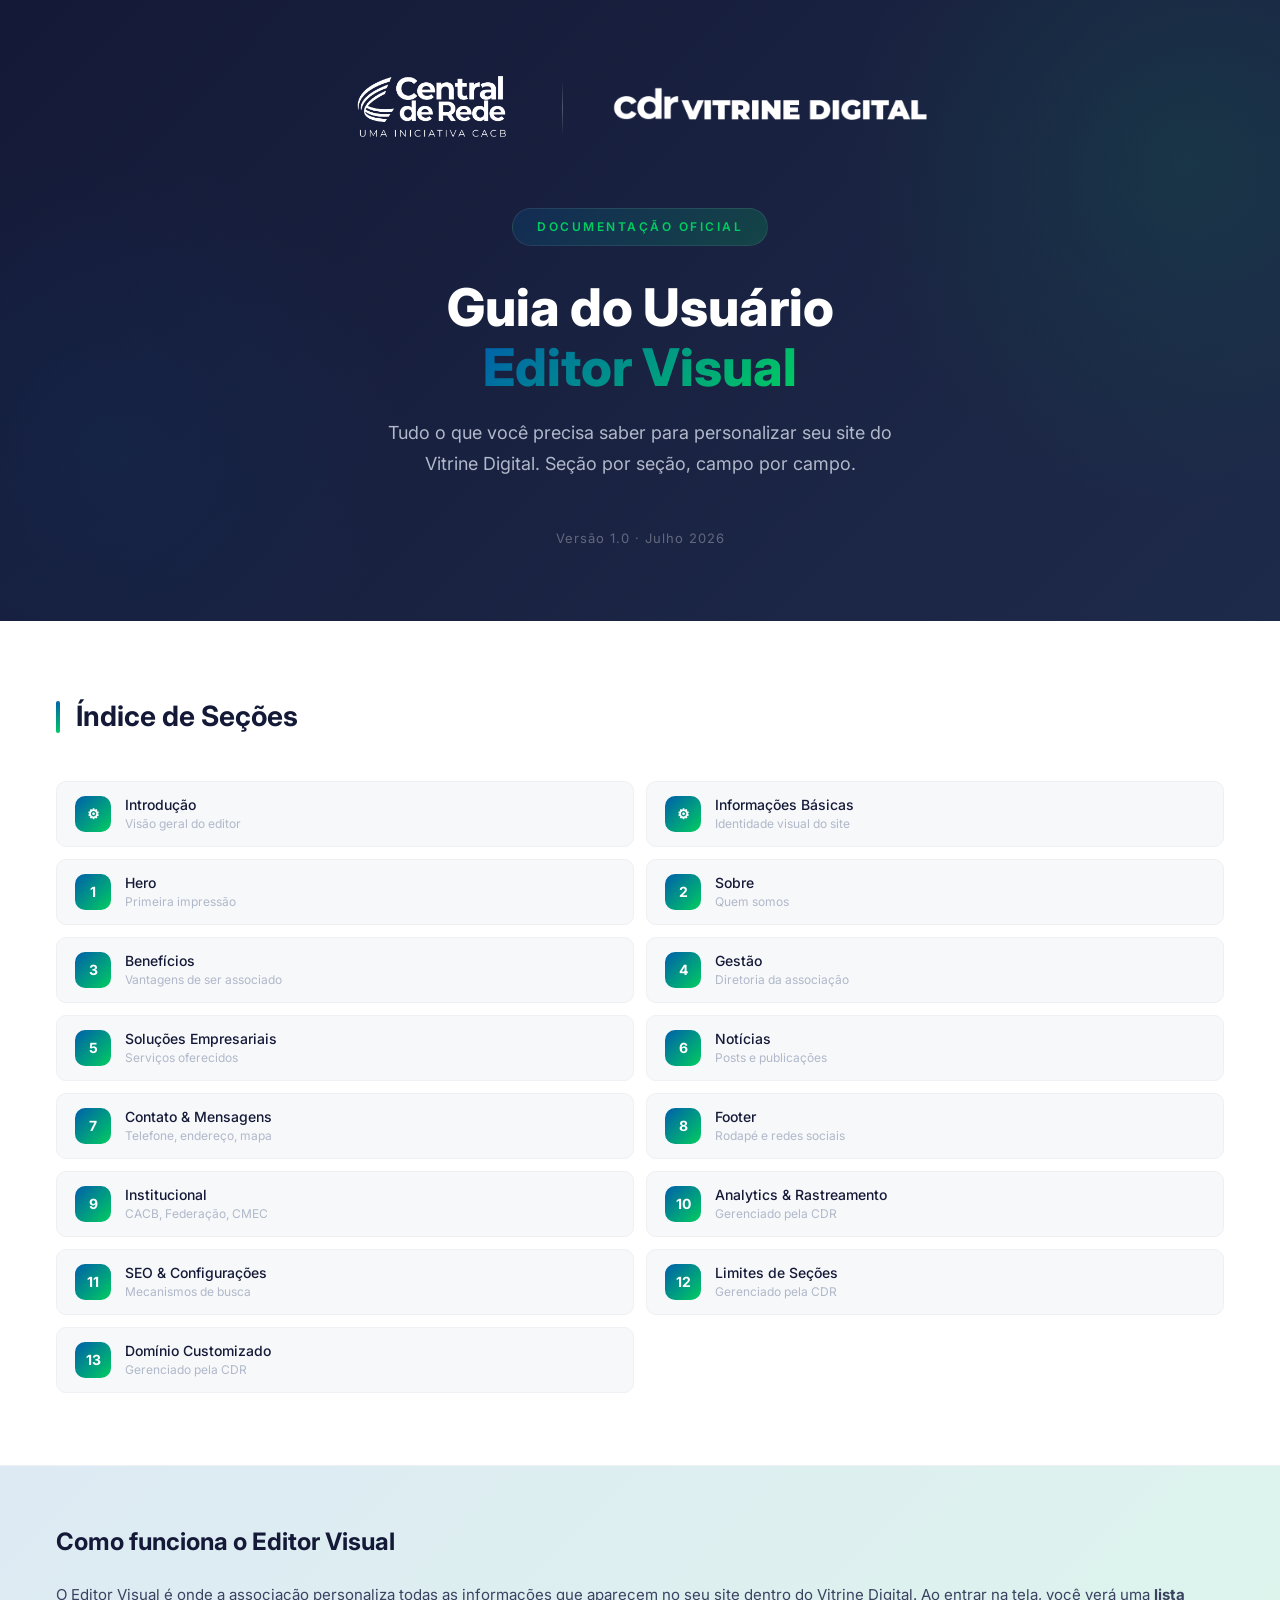
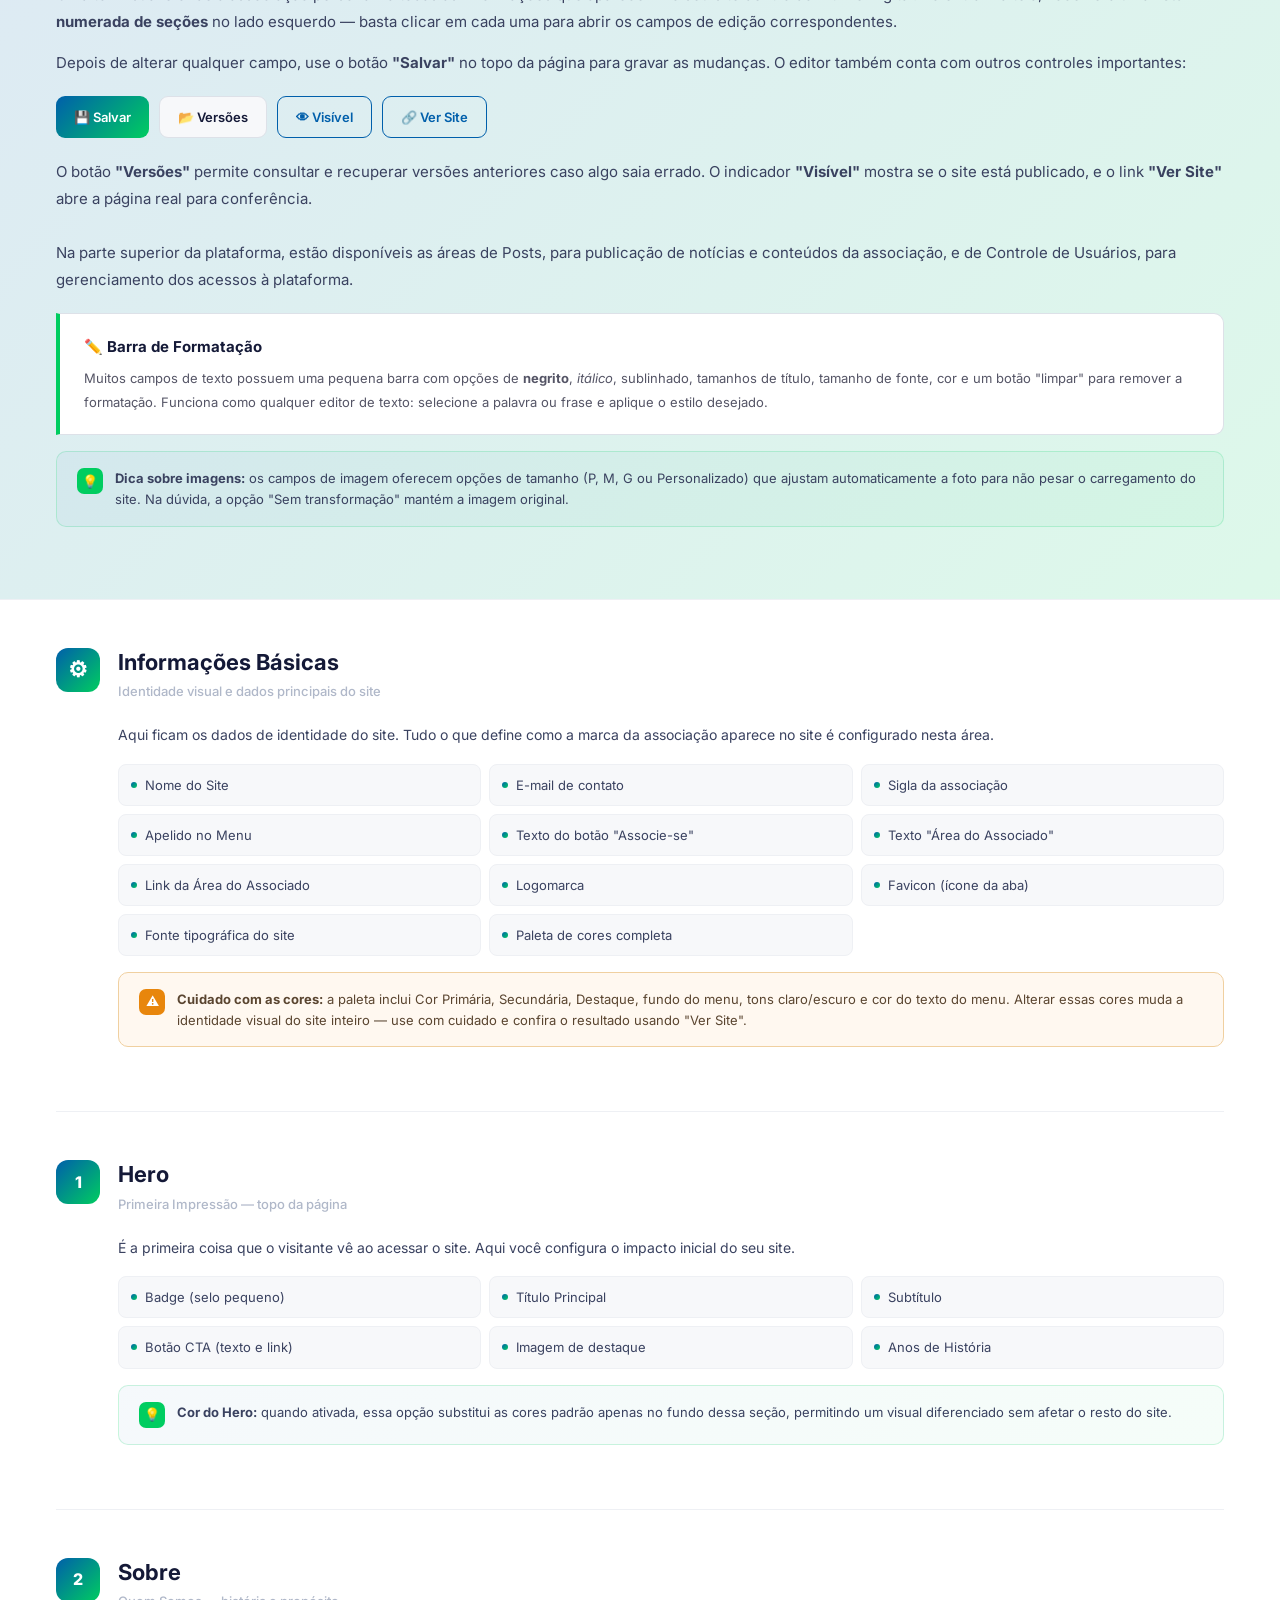
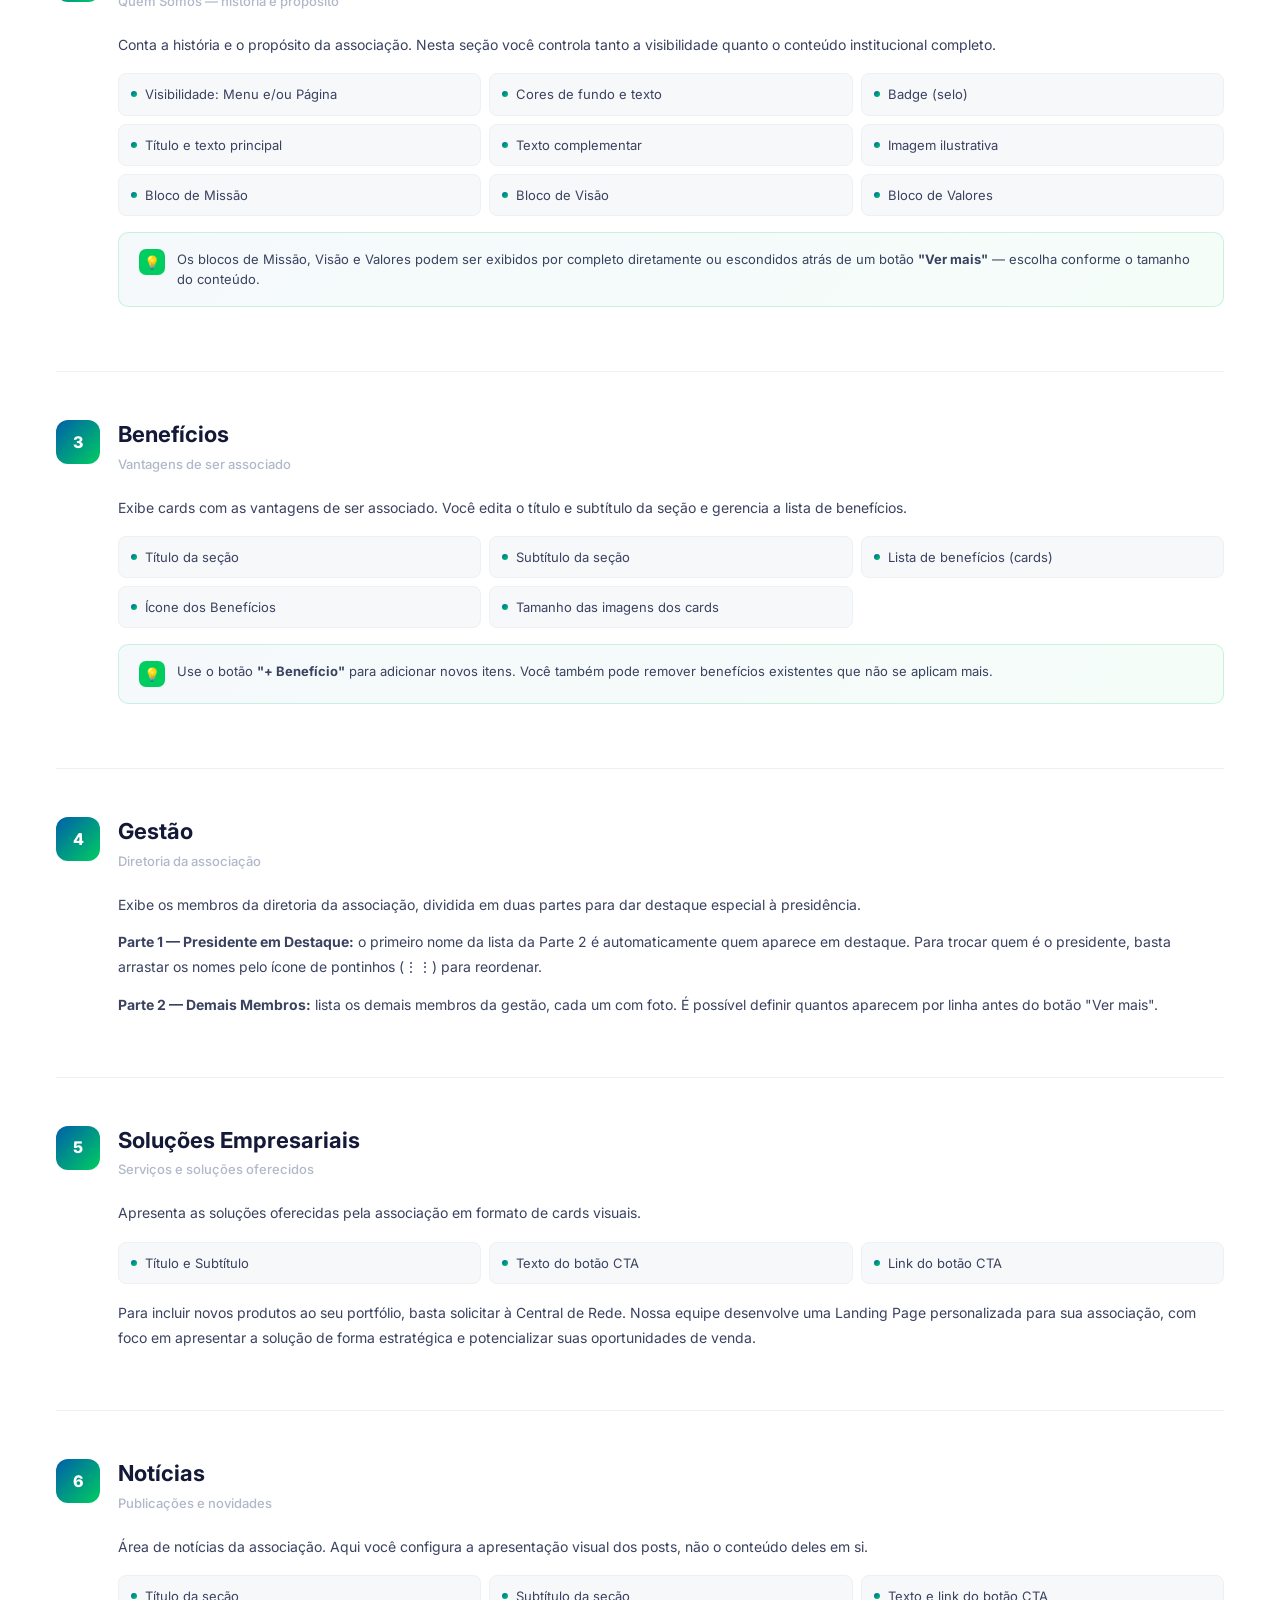
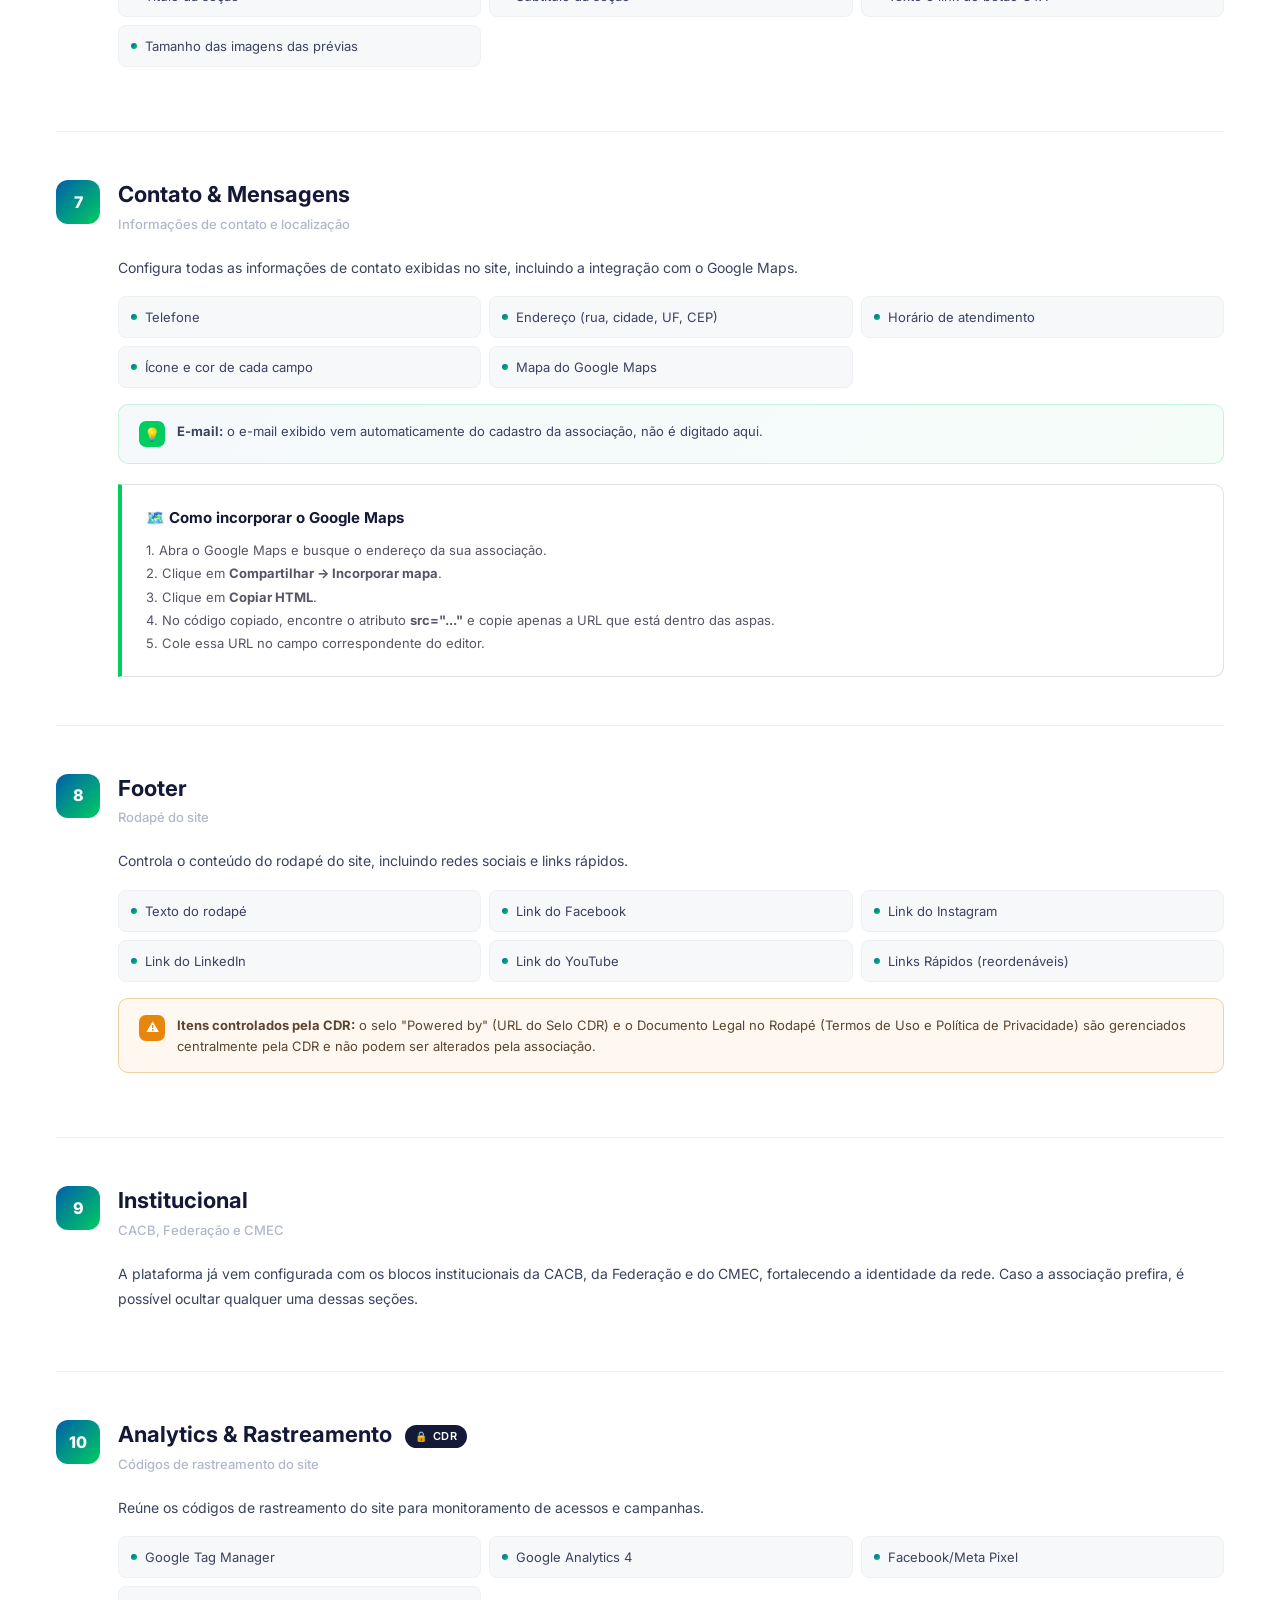
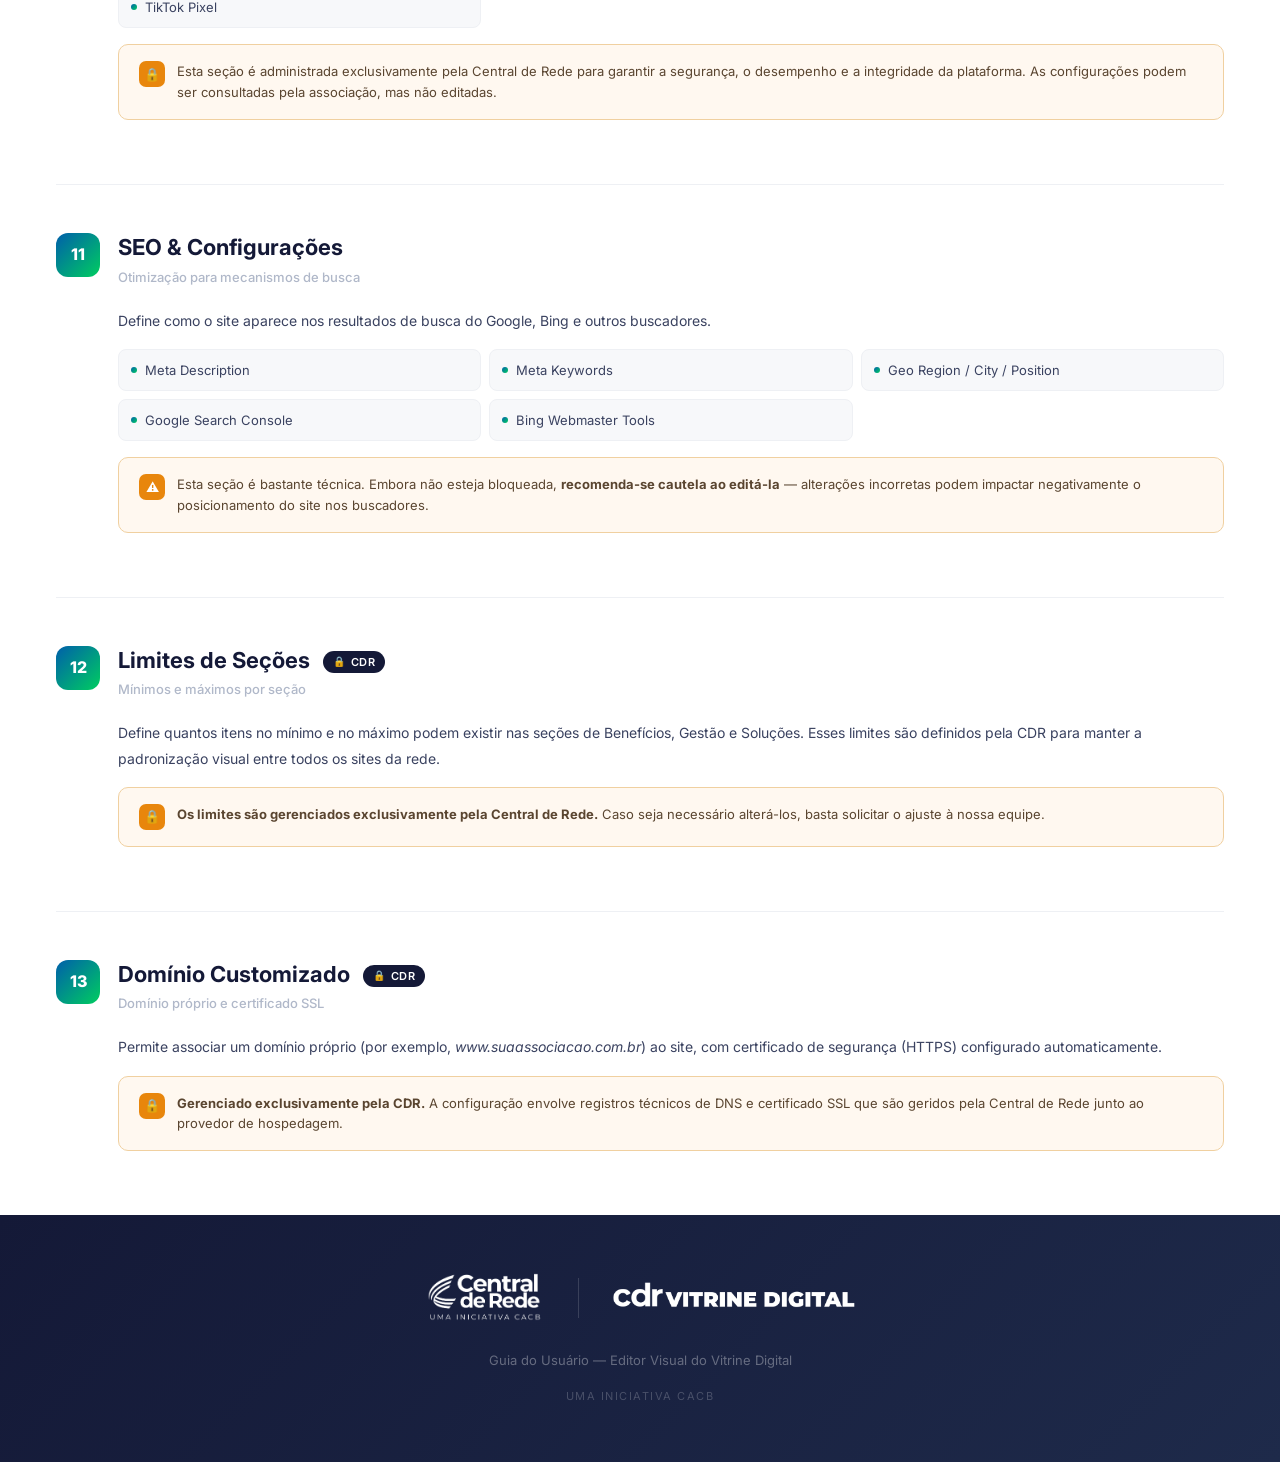
==== guiadousuario/index.html @ 7242e66a "Add files via upload" ====
<!DOCTYPE html>
<html lang="pt-BR">
<head>
  <meta charset="UTF-8">
  <meta name="viewport" content="width=device-width, initial-scale=1.0">
  <title>Guia do Usuário — Editor Visual do Vitrine Digital</title>
  <link rel="preconnect" href="https://fonts.googleapis.com">
  <link href="https://fonts.googleapis.com/css2?family=Inter:wght@300;400;500;600;700;800;900&display=swap" rel="stylesheet">
  <link rel="stylesheet" href="style.css">
</head>
<body>

  <!-- CAPA -->
  <div class="cover">
    <div class="cover-logos">
      <img src="logo-central-de-rede.png" alt="Central de Rede" class="logo-cdr-img">
      <div class="logo-divider"></div>
      <img src="logo-vitrine-digital.png" alt="CDR Vitrine Digital" class="logo-vitrine-img">
    </div>
    <div class="cover-badge">Documentação Oficial</div>
    <h1>Guia do Usuário<br><span>Editor Visual</span></h1>
    <p class="cover-subtitle">Tudo o que você precisa saber para personalizar seu site do Vitrine Digital. Seção por seção, campo por campo.</p>
    <div class="cover-version">Versão 1.0 · Julho 2026</div>
  </div>

  <!-- ÍNDICE -->
  <div class="toc-section">
    <div class="toc-header">
      <div class="accent-bar"></div>
      <h2>Índice de Seções</h2>
    </div>
    <div class="toc-grid">
      <div class="toc-item"><div class="num">⚙</div><div class="label">Introdução<small>Visão geral do editor</small></div></div>
      <div class="toc-item"><div class="num">⚙</div><div class="label">Informações Básicas<small>Identidade visual do site</small></div></div>
      <div class="toc-item"><div class="num">1</div><div class="label">Hero<small>Primeira impressão</small></div></div>
      <div class="toc-item"><div class="num">2</div><div class="label">Sobre<small>Quem somos</small></div></div>
      <div class="toc-item"><div class="num">3</div><div class="label">Benefícios<small>Vantagens de ser associado</small></div></div>
      <div class="toc-item"><div class="num">4</div><div class="label">Gestão<small>Diretoria da associação</small></div></div>
      <div class="toc-item"><div class="num">5</div><div class="label">Soluções Empresariais<small>Serviços oferecidos</small></div></div>
      <div class="toc-item"><div class="num">6</div><div class="label">Notícias<small>Posts e publicações</small></div></div>
      <div class="toc-item"><div class="num">7</div><div class="label">Contato &amp; Mensagens<small>Telefone, endereço, mapa</small></div></div>
      <div class="toc-item"><div class="num">8</div><div class="label">Footer<small>Rodapé e redes sociais</small></div></div>
      <div class="toc-item"><div class="num">9</div><div class="label">Institucional<small>CACB, Federação, CMEC</small></div></div>
      <div class="toc-item"><div class="num">10</div><div class="label">Analytics &amp; Rastreamento<small>Gerenciado pela CDR</small></div></div>
      <div class="toc-item"><div class="num">11</div><div class="label">SEO &amp; Configurações<small>Mecanismos de busca</small></div></div>
      <div class="toc-item"><div class="num">12</div><div class="label">Limites de Seções<small>Gerenciado pela CDR</small></div></div>
      <div class="toc-item"><div class="num">13</div><div class="label">Domínio Customizado<small>Gerenciado pela CDR</small></div></div>
    </div>
  </div>

  <!-- INTRODUÇÃO -->
  <div class="intro-section">
    <h2>Como funciona o Editor Visual</h2>
    <p>O Editor Visual é onde a associação personaliza todas as informações que aparecem no seu site dentro do Vitrine Digital. Ao entrar na tela, você verá uma <strong>lista numerada de seções</strong> no lado esquerdo — basta clicar em cada uma para abrir os campos de edição correspondentes.</p>
    <p>Depois de alterar qualquer campo, use o botão <strong>"Salvar"</strong> no topo da página para gravar as mudanças. O editor também conta com outros controles importantes:</p>
    <div class="toolbar-diagram">
      <div class="toolbar-btn primary">💾 Salvar</div>
      <div class="toolbar-btn secondary">📂 Versões</div>
      <div class="toolbar-btn outline">👁 Visível</div>
      <div class="toolbar-btn outline">🔗 Ver Site</div>
    </div>
    <p>O botão <strong>"Versões"</strong> permite consultar e recuperar versões anteriores caso algo saia errado. O indicador <strong>"Visível"</strong> mostra se o site está publicado, e o link <strong>"Ver Site"</strong> abre a página real para conferência.<br><br>Na parte superior da plataforma, estão disponíveis as áreas de Posts, para publicação de notícias e conteúdos da associação, e de Controle de Usuários, para gerenciamento dos acessos à plataforma.</p>
    <div class="toolbar-callout">
      <h3>✏️ Barra de Formatação</h3>
      <p>Muitos campos de texto possuem uma pequena barra com opções de <strong>negrito</strong>, <em>itálico</em>, sublinhado, tamanhos de título, tamanho de fonte, cor e um botão "limpar" para remover a formatação. Funciona como qualquer editor de texto: selecione a palavra ou frase e aplique o estilo desejado.</p>
    </div>
    <div class="tip-box">
      <div class="tip-icon">💡</div>
      <p><strong>Dica sobre imagens:</strong> os campos de imagem oferecem opções de tamanho (P, M, G ou Personalizado) que ajustam automaticamente a foto para não pesar o carregamento do site. Na dúvida, a opção "Sem transformação" mantém a imagem original.</p>
    </div>
  </div>

  <!-- CONTEÚDO -->
  <div class="content-wrapper">

    <div class="section-block">
      <div class="section-header">
        <div class="section-number gear-icon">⚙</div>
        <div class="section-title-group">
          <h2>Informações Básicas</h2>
          <div class="subtitle">Identidade visual e dados principais do site</div>
        </div>
      </div>
      <div class="section-body">
        <p>Aqui ficam os dados de identidade do site. Tudo o que define como a marca da associação aparece no site é configurado nesta área.</p>
        <ul class="feature-list">
          <li>Nome do Site</li><li>E-mail de contato</li><li>Sigla da associação</li>
          <li>Apelido no Menu</li><li>Texto do botão "Associe-se"</li><li>Texto "Área do Associado"</li>
          <li>Link da Área do Associado</li><li>Logomarca</li><li>Favicon (ícone da aba)</li>
          <li>Fonte tipográfica do site</li><li>Paleta de cores completa</li>
        </ul>
        <div class="warn-box">
          <div class="warn-icon">⚠</div>
          <p><strong>Cuidado com as cores:</strong> a paleta inclui Cor Primária, Secundária, Destaque, fundo do menu, tons claro/escuro e cor do texto do menu. Alterar essas cores muda a identidade visual do site inteiro — use com cuidado e confira o resultado usando "Ver Site".</p>
        </div>
      </div>
    </div>

    <div class="section-block">
      <div class="section-header">
        <div class="section-number">1</div>
        <div class="section-title-group">
          <h2>Hero</h2>
          <div class="subtitle">Primeira Impressão — topo da página</div>
        </div>
      </div>
      <div class="section-body">
        <p>É a primeira coisa que o visitante vê ao acessar o site. Aqui você configura o impacto inicial do seu site.</p>
        <ul class="feature-list">
          <li>Badge (selo pequeno)</li><li>Título Principal</li><li>Subtítulo</li>
          <li>Botão CTA (texto e link)</li><li>Imagem de destaque</li><li>Anos de História</li>
        </ul>
        <div class="tip-box">
          <div class="tip-icon">💡</div>
          <p><strong>Cor do Hero:</strong> quando ativada, essa opção substitui as cores padrão apenas no fundo dessa seção, permitindo um visual diferenciado sem afetar o resto do site.</p>
        </div>
      </div>
    </div>

    <div class="section-block">
      <div class="section-header">
        <div class="section-number">2</div>
        <div class="section-title-group">
          <h2>Sobre</h2>
          <div class="subtitle">Quem Somos — história e propósito</div>
        </div>
      </div>
      <div class="section-body">
        <p>Conta a história e o propósito da associação. Nesta seção você controla tanto a visibilidade quanto o conteúdo institucional completo.</p>
        <ul class="feature-list">
          <li>Visibilidade: Menu e/ou Página</li><li>Cores de fundo e texto</li><li>Badge (selo)</li>
          <li>Título e texto principal</li><li>Texto complementar</li><li>Imagem ilustrativa</li>
          <li>Bloco de Missão</li><li>Bloco de Visão</li><li>Bloco de Valores</li>
        </ul>
        <div class="tip-box">
          <div class="tip-icon">💡</div>
          <p>Os blocos de Missão, Visão e Valores podem ser exibidos por completo diretamente ou escondidos atrás de um botão <strong>"Ver mais"</strong> — escolha conforme o tamanho do conteúdo.</p>
        </div>
      </div>
    </div>

    <div class="section-block">
      <div class="section-header">
        <div class="section-number">3</div>
        <div class="section-title-group">
          <h2>Benefícios</h2>
          <div class="subtitle">Vantagens de ser associado</div>
        </div>
      </div>
      <div class="section-body">
        <p>Exibe cards com as vantagens de ser associado. Você edita o título e subtítulo da seção e gerencia a lista de benefícios.</p>
        <ul class="feature-list">
          <li>Título da seção</li><li>Subtítulo da seção</li><li>Lista de benefícios (cards)</li>
          <li>Ícone dos Benefícios</li><li>Tamanho das imagens dos cards</li>
        </ul>
        <div class="tip-box">
          <div class="tip-icon">💡</div>
          <p>Use o botão <strong>"+ Benefício"</strong> para adicionar novos itens. Você também pode remover benefícios existentes que não se aplicam mais.</p>
        </div>
      </div>
    </div>

    <div class="section-block">
      <div class="section-header">
        <div class="section-number">4</div>
        <div class="section-title-group">
          <h2>Gestão</h2>
          <div class="subtitle">Diretoria da associação</div>
        </div>
      </div>
      <div class="section-body">
        <p>Exibe os membros da diretoria da associação, dividida em duas partes para dar destaque especial à presidência.</p>
        <p><strong>Parte 1 — Presidente em Destaque:</strong> o primeiro nome da lista da Parte 2 é automaticamente quem aparece em destaque. Para trocar quem é o presidente, basta arrastar os nomes pelo ícone de pontinhos (⋮⋮) para reordenar.</p>
        <p><strong>Parte 2 — Demais Membros:</strong> lista os demais membros da gestão, cada um com foto. É possível definir quantos aparecem por linha antes do botão "Ver mais".</p>
      </div>
    </div>

    <div class="section-block">
      <div class="section-header">
        <div class="section-number">5</div>
        <div class="section-title-group">
          <h2>Soluções Empresariais</h2>
          <div class="subtitle">Serviços e soluções oferecidos</div>
        </div>
      </div>
      <div class="section-body">
        <p>Apresenta as soluções oferecidas pela associação em formato de cards visuais.</p>
        <ul class="feature-list">
          <li>Título e Subtítulo</li><li>Texto do botão CTA</li><li>Link do botão CTA</li>
        </ul>
        <p>Para incluir novos produtos ao seu portfólio, basta solicitar à Central de Rede. Nossa equipe desenvolve uma Landing Page personalizada para sua associação, com foco em apresentar a solução de forma estratégica e potencializar suas oportunidades de venda.</p>
      </div>
    </div>

    <div class="section-block">
      <div class="section-header">
        <div class="section-number">6</div>
        <div class="section-title-group">
          <h2>Notícias</h2>
          <div class="subtitle">Publicações e novidades</div>
        </div>
      </div>
      <div class="section-body">
        <p>Área de notícias da associação. Aqui você configura a apresentação visual dos posts, não o conteúdo deles em si.</p>
        <ul class="feature-list">
          <li>Título da seção</li><li>Subtítulo da seção</li><li>Texto e link do botão CTA</li>
          <li>Tamanho das imagens das prévias</li>
        </ul>
      </div>
    </div>

    <div class="section-block">
      <div class="section-header">
        <div class="section-number">7</div>
        <div class="section-title-group">
          <h2>Contato &amp; Mensagens</h2>
          <div class="subtitle">Informações de contato e localização</div>
        </div>
      </div>
      <div class="section-body">
        <p>Configura todas as informações de contato exibidas no site, incluindo a integração com o Google Maps.</p>
        <ul class="feature-list">
          <li>Telefone</li><li>Endereço (rua, cidade, UF, CEP)</li><li>Horário de atendimento</li>
          <li>Ícone e cor de cada campo</li><li>Mapa do Google Maps</li>
        </ul>
        <div class="tip-box">
          <div class="tip-icon">💡</div>
          <p><strong>E-mail:</strong> o e-mail exibido vem automaticamente do cadastro da associação, não é digitado aqui.</p>
        </div>
        <div class="toolbar-callout">
          <h3>🗺️ Como incorporar o Google Maps</h3>
          <p>1. Abra o Google Maps e busque o endereço da sua associação.<br>2. Clique em <strong>Compartilhar → Incorporar mapa</strong>.<br>3. Clique em <strong>Copiar HTML</strong>.<br>4. No código copiado, encontre o atributo <strong>src="..."</strong> e copie apenas a URL que está dentro das aspas.<br>5. Cole essa URL no campo correspondente do editor.</p>
        </div>
      </div>
    </div>

    <div class="section-block">
      <div class="section-header">
        <div class="section-number">8</div>
        <div class="section-title-group">
          <h2>Footer</h2>
          <div class="subtitle">Rodapé do site</div>
        </div>
      </div>
      <div class="section-body">
        <p>Controla o conteúdo do rodapé do site, incluindo redes sociais e links rápidos.</p>
        <ul class="feature-list">
          <li>Texto do rodapé</li><li>Link do Facebook</li><li>Link do Instagram</li>
          <li>Link do LinkedIn</li><li>Link do YouTube</li><li>Links Rápidos (reordenáveis)</li>
        </ul>
        <div class="warn-box">
          <div class="warn-icon">⚠</div>
          <p><strong>Itens controlados pela CDR:</strong> o selo "Powered by" (URL do Selo CDR) e o Documento Legal no Rodapé (Termos de Uso e Política de Privacidade) são gerenciados centralmente pela CDR e não podem ser alterados pela associação.</p>
        </div>
      </div>
    </div>

    <div class="section-block">
      <div class="section-header">
        <div class="section-number">9</div>
        <div class="section-title-group">
          <h2>Institucional</h2>
          <div class="subtitle">CACB, Federação e CMEC</div>
        </div>
      </div>
      <div class="section-body">
        <p>A plataforma já vem configurada com os blocos institucionais da CACB, da Federação e do CMEC, fortalecendo a identidade da rede. Caso a associação prefira, é possível ocultar qualquer uma dessas seções.</p>
      </div>
    </div>

    <div class="section-block">
      <div class="section-header">
        <div class="section-number">10</div>
        <div class="section-title-group">
          <h2>Analytics &amp; Rastreamento <span class="lock-badge">CDR</span></h2>
          <div class="subtitle">Códigos de rastreamento do site</div>
        </div>
      </div>
      <div class="section-body">
        <p>Reúne os códigos de rastreamento do site para monitoramento de acessos e campanhas.</p>
        <ul class="feature-list">
          <li>Google Tag Manager</li><li>Google Analytics 4</li>
          <li>Facebook/Meta Pixel</li><li>TikTok Pixel</li>
        </ul>
        <div class="warn-box">
          <div class="warn-icon">🔒</div>
          <p>Esta seção é administrada exclusivamente pela Central de Rede para garantir a segurança, o desempenho e a integridade da plataforma. As configurações podem ser consultadas pela associação, mas não editadas.</p>
        </div>
      </div>
    </div>

    <div class="section-block">
      <div class="section-header">
        <div class="section-number">11</div>
        <div class="section-title-group">
          <h2>SEO &amp; Configurações</h2>
          <div class="subtitle">Otimização para mecanismos de busca</div>
        </div>
      </div>
      <div class="section-body">
        <p>Define como o site aparece nos resultados de busca do Google, Bing e outros buscadores.</p>
        <ul class="feature-list">
          <li>Meta Description</li><li>Meta Keywords</li><li>Geo Region / City / Position</li>
          <li>Google Search Console</li><li>Bing Webmaster Tools</li>
        </ul>
        <div class="warn-box">
          <div class="warn-icon">⚠</div>
          <p>Esta seção é bastante técnica. Embora não esteja bloqueada, <strong>recomenda-se cautela ao editá-la</strong> — alterações incorretas podem impactar negativamente o posicionamento do site nos buscadores.</p>
        </div>
      </div>
    </div>

    <div class="section-block">
      <div class="section-header">
        <div class="section-number">12</div>
        <div class="section-title-group">
          <h2>Limites de Seções <span class="lock-badge">CDR</span></h2>
          <div class="subtitle">Mínimos e máximos por seção</div>
        </div>
      </div>
      <div class="section-body">
        <p>Define quantos itens no mínimo e no máximo podem existir nas seções de Benefícios, Gestão e Soluções. Esses limites são definidos pela CDR para manter a padronização visual entre todos os sites da rede.</p>
        <div class="warn-box">
          <div class="warn-icon">🔒</div>
          <p><strong>Os limites são gerenciados exclusivamente pela Central de Rede.</strong> Caso seja necessário alterá-los, basta solicitar o ajuste à nossa equipe.</p>
        </div>
      </div>
    </div>

    <div class="section-block">
      <div class="section-header">
        <div class="section-number">13</div>
        <div class="section-title-group">
          <h2>Domínio Customizado <span class="lock-badge">CDR</span></h2>
          <div class="subtitle">Domínio próprio e certificado SSL</div>
        </div>
      </div>
      <div class="section-body">
        <p>Permite associar um domínio próprio (por exemplo, <em>www.suaassociacao.com.br</em>) ao site, com certificado de segurança (HTTPS) configurado automaticamente.</p>
        <div class="warn-box">
          <div class="warn-icon">🔒</div>
          <p><strong>Gerenciado exclusivamente pela CDR.</strong> A configuração envolve registros técnicos de DNS e certificado SSL que são geridos pela Central de Rede junto ao provedor de hospedagem.</p>
        </div>
      </div>
    </div>

  </div>

  <!-- RODAPÉ -->
  <div class="guide-footer">
    <div class="footer-logos">
      <img src="logo-central-de-rede.png" alt="Central de Rede" class="footer-logo-cdr-img">
      <div class="footer-divider"></div>
      <img src="logo-vitrine-digital.png" alt="CDR Vitrine Digital" class="footer-logo-vitrine-img">
    </div>
    <p>Guia do Usuário — Editor Visual do Vitrine Digital</p>
    <div class="powered">UMA INICIATIVA CACB</div>
  </div>

  <script src="script.js"></script>
</body>
</html>
---- guiadousuario/style.css ----
:root {
  --blue: #005fab;
  --green: #00cd60;
  --dark: #141937;
  --white: #ffffff;
  --gray-50: #f7f8fa;
  --gray-100: #eef0f4;
  --gray-200: #dde1e8;
  --gray-300: #b0b8c9;
  --gradient-main: linear-gradient(135deg, #005fab 0%, #00cd60 100%);
  --gradient-soft: linear-gradient(135deg, #005fab22 0%, #00cd6022 100%);
  --gradient-dark: linear-gradient(135deg, #141937 0%, #1e2a4a 100%);
}
* { margin: 0; padding: 0; box-sizing: border-box; -webkit-print-color-adjust: exact; print-color-adjust: exact; }
body { font-family: 'Inter', -apple-system, sans-serif; color: var(--dark); background: var(--white); line-height: 1.7; font-size: 15px; -webkit-font-smoothing: antialiased; }
a, a:hover { color: var(--blue); }

.cover { background: var(--gradient-dark); display: flex; flex-direction: column; align-items: center; justify-content: center; padding: 72px 56px; position: relative; overflow: hidden; }
.cover::before { content: ''; position: absolute; top: -30%; right: -20%; width: 700px; height: 700px; background: radial-gradient(circle, #00cd6018 0%, transparent 70%); border-radius: 50%; }
.cover::after { content: ''; position: absolute; bottom: -20%; left: -15%; width: 600px; height: 600px; background: radial-gradient(circle, #005fab15 0%, transparent 70%); border-radius: 50%; }
.cover-logos { display: flex; align-items: center; justify-content: center; gap: 48px; margin-bottom: 64px; position: relative; z-index: 1; flex-wrap: wrap; }
.logo-vitrine-img { height: 52px; width: auto; }
.logo-cdr-img { height: 72px; width: auto; filter: brightness(0) invert(1); }
.logo-divider { width: 1px; height: 56px; background: linear-gradient(to bottom, transparent, #ffffff40, transparent); }
.cover-badge { display: inline-block; background: linear-gradient(135deg, #005fab33, #00cd6033); border: 1px solid #ffffff15; color: var(--green); font-size: 12px; font-weight: 600; letter-spacing: 2.5px; text-transform: uppercase; padding: 8px 24px; border-radius: 100px; margin-bottom: 32px; position: relative; z-index: 1; }
.cover h1 { font-size: 52px; font-weight: 800; color: var(--white); text-align: center; line-height: 1.15; margin-bottom: 20px; position: relative; z-index: 1; max-width: 700px; }
.cover h1 span { background: var(--gradient-main); -webkit-background-clip: text; -webkit-text-fill-color: transparent; background-clip: text; }
.cover-subtitle { font-size: 18px; color: var(--gray-300); text-align: center; max-width: 520px; position: relative; z-index: 1; line-height: 1.7; margin-bottom: 48px; }
.cover-version { position: relative; z-index: 1; font-size: 13px; color: #ffffff50; letter-spacing: 1px; }

.toc-section { padding: 72px 56px; background: var(--white); }
.toc-header { display: flex; align-items: center; gap: 16px; margin-bottom: 40px; }
.toc-header .accent-bar { width: 4px; height: 32px; background: var(--gradient-main); border-radius: 2px; }
.toc-header h2 { font-size: 28px; font-weight: 700; color: var(--dark); }
.toc-grid { display: grid; grid-template-columns: repeat(2, 1fr); gap: 12px; }
.toc-item { display: flex; align-items: center; gap: 14px; padding: 14px 18px; border-radius: 10px; background: var(--gray-50); border: 1px solid var(--gray-100); color: var(--dark); }
.toc-item .num { width: 36px; height: 36px; min-width: 36px; border-radius: 10px; background: var(--gradient-main); color: var(--white); display: flex; align-items: center; justify-content: center; font-weight: 700; font-size: 14px; }
.toc-item .label { font-weight: 500; font-size: 14px; line-height: 1.3; }
.toc-item .label small { display: block; color: var(--gray-300); font-weight: 400; font-size: 12px; margin-top: 2px; }

.intro-section { padding: 56px; background: var(--gradient-soft); border-top: 1px solid var(--gray-100); border-bottom: 1px solid var(--gray-100); }
.intro-section h2 { font-size: 24px; font-weight: 700; margin-bottom: 18px; color: var(--dark); }
.intro-section p { font-size: 15px; color: #3a4260; margin-bottom: 14px; line-height: 1.8; }
.toolbar-diagram { display: flex; gap: 10px; margin: 20px 0; flex-wrap: wrap; }
.toolbar-btn { padding: 9px 18px; border-radius: 9px; font-size: 13px; font-weight: 600; display: flex; align-items: center; gap: 7px; border: none; }
.toolbar-btn.primary { background: var(--gradient-main); color: var(--white); }
.toolbar-btn.secondary { background: var(--gray-50); color: var(--dark); border: 1px solid var(--gray-200); }
.toolbar-btn.outline { background: transparent; color: var(--blue); border: 1px solid var(--blue); }

.content-wrapper { padding: 0 56px; }
.section-block { padding: 48px 0; border-bottom: 1px solid var(--gray-100); }
.section-block:last-child { border-bottom: none; }
.section-header { display: flex; align-items: flex-start; gap: 18px; margin-bottom: 20px; }
.section-number { width: 44px; height: 44px; min-width: 44px; border-radius: 12px; background: var(--gradient-main); color: var(--white); display: flex; align-items: center; justify-content: center; font-weight: 800; font-size: 16px; }
.section-number.gear-icon { font-size: 22px; }
.section-title-group h2 { font-size: 22px; font-weight: 700; color: var(--dark); line-height: 1.3; }
.section-title-group .subtitle { font-size: 13px; color: var(--gray-300); font-weight: 500; margin-top: 4px; }
.section-body { padding-left: 62px; }
.section-body p { font-size: 14px; color: #3a4260; line-height: 1.8; margin-bottom: 12px; orphans: 3; widows: 3; }
.feature-list { list-style: none; display: grid; grid-template-columns: repeat(3, 1fr); gap: 8px; margin: 16px 0; }
.feature-list li { font-size: 13px; color: #3a4260; padding: 9px 12px; background: var(--gray-50); border-radius: 8px; border: 1px solid var(--gray-100); display: flex; align-items: center; gap: 8px; }
.feature-list li::before { content: ''; width: 6px; height: 6px; min-width: 6px; border-radius: 50%; background: var(--gradient-main); }

.tip-box { background: linear-gradient(135deg, #005fab0a, #00cd600a); border: 1px solid #00cd6030; border-radius: 10px; padding: 16px 20px; margin: 16px 0; display: flex; gap: 12px; align-items: flex-start; break-inside: avoid; }
.tip-box .tip-icon { width: 26px; height: 26px; min-width: 26px; border-radius: 7px; background: var(--green); color: var(--white); display: flex; align-items: center; justify-content: center; font-size: 13px; font-weight: 700; }
.tip-box p { font-size: 13px; color: #3a4260; margin-bottom: 0 !important; line-height: 1.6; }
.warn-box { background: #fff8f0; border: 1px solid #f0d0a0; border-radius: 10px; padding: 16px 20px; margin: 16px 0; display: flex; gap: 12px; align-items: flex-start; break-inside: avoid; }
.warn-box .warn-icon { width: 26px; height: 26px; min-width: 26px; border-radius: 7px; background: #e8860c; color: var(--white); display: flex; align-items: center; justify-content: center; font-size: 13px; font-weight: 700; }
.warn-box p, .warn-box div { font-size: 13px; color: #5a4530; margin-bottom: 0 !important; line-height: 1.6; }
.lock-badge { display: inline-flex; align-items: center; gap: 5px; background: var(--dark); color: var(--white); font-size: 11px; font-weight: 600; padding: 4px 10px; border-radius: 100px; letter-spacing: 0.5px; margin-left: 8px; vertical-align: middle; }
.lock-badge::before { content: '🔒'; font-size: 10px; }
.toolbar-callout { background: var(--white); border: 1px solid var(--gray-200); border-left: 4px solid var(--green); border-radius: 0 10px 10px 0; padding: 20px 24px; margin-top: 20px; break-inside: avoid; }
.toolbar-callout h3 { font-size: 15px; font-weight: 700; color: var(--dark); margin-bottom: 8px; display: flex; align-items: center; gap: 8px; }
.toolbar-callout p { font-size: 13px; color: #556; margin-bottom: 0; }

.guide-footer { background: var(--gradient-dark); padding: 56px 40px; text-align: center; }
.guide-footer .footer-logos { display: flex; align-items: center; justify-content: center; gap: 32px; margin-bottom: 24px; flex-wrap: wrap; }
.footer-logo-vitrine-img { height: 40px; width: auto; }
.footer-logo-cdr-img { height: 54px; width: auto; filter: brightness(0) invert(1); }
.footer-divider { width: 1px; height: 40px; background: #ffffff25; }
.guide-footer p { font-size: 13px; color: #ffffff55; margin-top: 12px; }
.guide-footer .powered { font-size: 11px; color: #ffffff35; margin-top: 16px; letter-spacing: 1.5px; }

@media print {
  @page { margin: 0; }
}
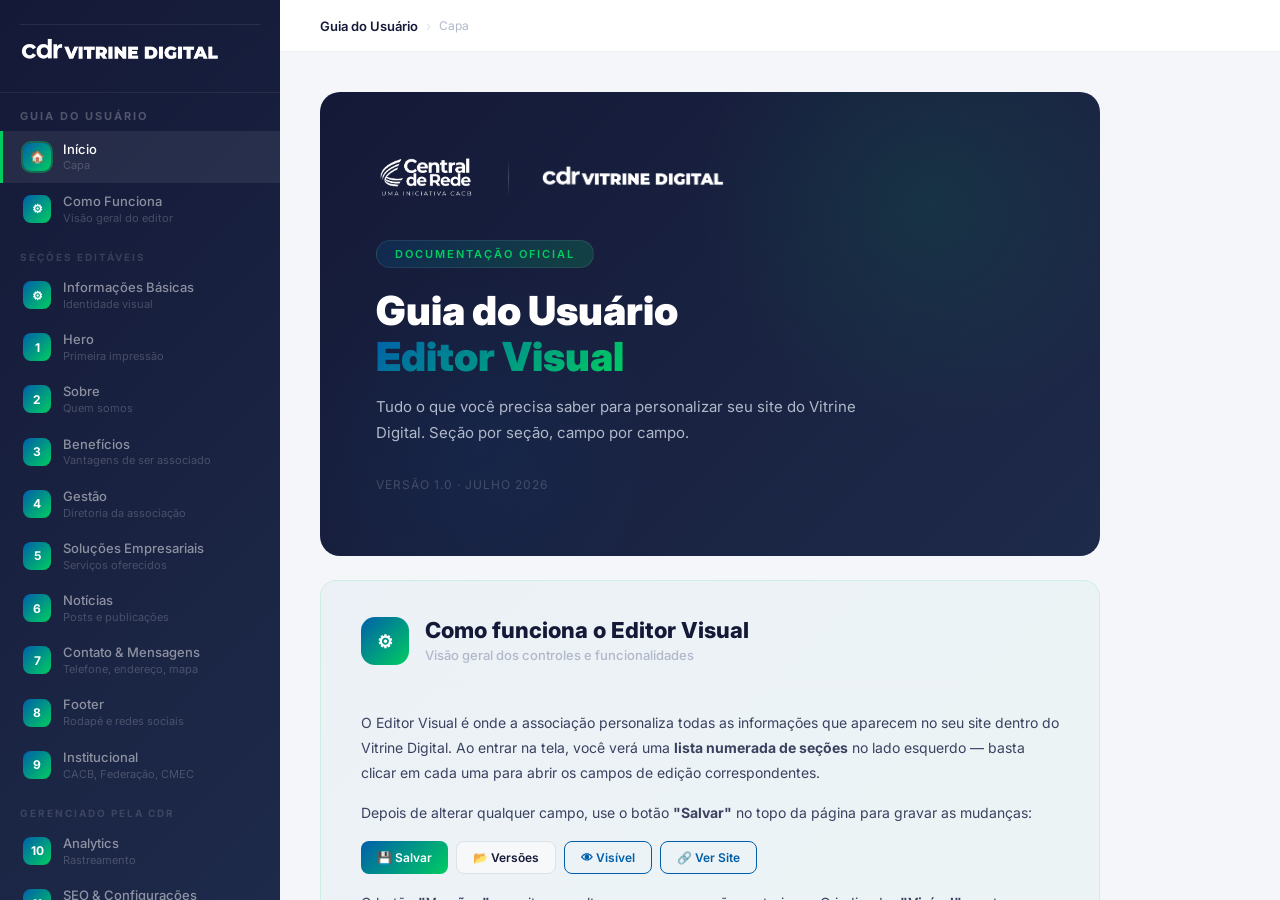
==== commit d1ea2502: "Add files via upload" ====
--- a/guiadousuario/index.html
+++ b/guiadousuario/index.html
@@ -10,353 +10,277 @@
 </head>
 <body>
 
-  <!-- CAPA -->
-  <div class="cover">
-    <div class="cover-logos">
-      <img src="logo-central-de-rede.png" alt="Central de Rede" class="logo-cdr-img">
-      <div class="logo-divider"></div>
-      <img src="logo-vitrine-digital.png" alt="CDR Vitrine Digital" class="logo-vitrine-img">
-    </div>
-    <div class="cover-badge">Documentação Oficial</div>
-    <h1>Guia do Usuário<br><span>Editor Visual</span></h1>
-    <p class="cover-subtitle">Tudo o que você precisa saber para personalizar seu site do Vitrine Digital. Seção por seção, campo por campo.</p>
-    <div class="cover-version">Versão 1.0 · Julho 2026</div>
-  </div>
-
-  <!-- ÍNDICE -->
-  <div class="toc-section">
-    <div class="toc-header">
-      <div class="accent-bar"></div>
-      <h2>Índice de Seções</h2>
-    </div>
-    <div class="toc-grid">
-      <div class="toc-item"><div class="num">⚙</div><div class="label">Introdução<small>Visão geral do editor</small></div></div>
-      <div class="toc-item"><div class="num">⚙</div><div class="label">Informações Básicas<small>Identidade visual do site</small></div></div>
-      <div class="toc-item"><div class="num">1</div><div class="label">Hero<small>Primeira impressão</small></div></div>
-      <div class="toc-item"><div class="num">2</div><div class="label">Sobre<small>Quem somos</small></div></div>
-      <div class="toc-item"><div class="num">3</div><div class="label">Benefícios<small>Vantagens de ser associado</small></div></div>
-      <div class="toc-item"><div class="num">4</div><div class="label">Gestão<small>Diretoria da associação</small></div></div>
-      <div class="toc-item"><div class="num">5</div><div class="label">Soluções Empresariais<small>Serviços oferecidos</small></div></div>
-      <div class="toc-item"><div class="num">6</div><div class="label">Notícias<small>Posts e publicações</small></div></div>
-      <div class="toc-item"><div class="num">7</div><div class="label">Contato &amp; Mensagens<small>Telefone, endereço, mapa</small></div></div>
-      <div class="toc-item"><div class="num">8</div><div class="label">Footer<small>Rodapé e redes sociais</small></div></div>
-      <div class="toc-item"><div class="num">9</div><div class="label">Institucional<small>CACB, Federação, CMEC</small></div></div>
-      <div class="toc-item"><div class="num">10</div><div class="label">Analytics &amp; Rastreamento<small>Gerenciado pela CDR</small></div></div>
-      <div class="toc-item"><div class="num">11</div><div class="label">SEO &amp; Configurações<small>Mecanismos de busca</small></div></div>
-      <div class="toc-item"><div class="num">12</div><div class="label">Limites de Seções<small>Gerenciado pela CDR</small></div></div>
-      <div class="toc-item"><div class="num">13</div><div class="label">Domínio Customizado<small>Gerenciado pela CDR</small></div></div>
-    </div>
-  </div>
-
-  <!-- INTRODUÇÃO -->
-  <div class="intro-section">
-    <h2>Como funciona o Editor Visual</h2>
-    <p>O Editor Visual é onde a associação personaliza todas as informações que aparecem no seu site dentro do Vitrine Digital. Ao entrar na tela, você verá uma <strong>lista numerada de seções</strong> no lado esquerdo — basta clicar em cada uma para abrir os campos de edição correspondentes.</p>
-    <p>Depois de alterar qualquer campo, use o botão <strong>"Salvar"</strong> no topo da página para gravar as mudanças. O editor também conta com outros controles importantes:</p>
-    <div class="toolbar-diagram">
-      <div class="toolbar-btn primary">💾 Salvar</div>
-      <div class="toolbar-btn secondary">📂 Versões</div>
-      <div class="toolbar-btn outline">👁 Visível</div>
-      <div class="toolbar-btn outline">🔗 Ver Site</div>
-    </div>
-    <p>O botão <strong>"Versões"</strong> permite consultar e recuperar versões anteriores caso algo saia errado. O indicador <strong>"Visível"</strong> mostra se o site está publicado, e o link <strong>"Ver Site"</strong> abre a página real para conferência.<br><br>Na parte superior da plataforma, estão disponíveis as áreas de Posts, para publicação de notícias e conteúdos da associação, e de Controle de Usuários, para gerenciamento dos acessos à plataforma.</p>
-    <div class="toolbar-callout">
-      <h3>✏️ Barra de Formatação</h3>
-      <p>Muitos campos de texto possuem uma pequena barra com opções de <strong>negrito</strong>, <em>itálico</em>, sublinhado, tamanhos de título, tamanho de fonte, cor e um botão "limpar" para remover a formatação. Funciona como qualquer editor de texto: selecione a palavra ou frase e aplique o estilo desejado.</p>
-    </div>
-    <div class="tip-box">
-      <div class="tip-icon">💡</div>
-      <p><strong>Dica sobre imagens:</strong> os campos de imagem oferecem opções de tamanho (P, M, G ou Personalizado) que ajustam automaticamente a foto para não pesar o carregamento do site. Na dúvida, a opção "Sem transformação" mantém a imagem original.</p>
-    </div>
-  </div>
-
-  <!-- CONTEÚDO -->
-  <div class="content-wrapper">
-
-    <div class="section-block">
-      <div class="section-header">
-        <div class="section-number gear-icon">⚙</div>
-        <div class="section-title-group">
-          <h2>Informações Básicas</h2>
-          <div class="subtitle">Identidade visual e dados principais do site</div>
-        </div>
-      </div>
-      <div class="section-body">
-        <p>Aqui ficam os dados de identidade do site. Tudo o que define como a marca da associação aparece no site é configurado nesta área.</p>
-        <ul class="feature-list">
-          <li>Nome do Site</li><li>E-mail de contato</li><li>Sigla da associação</li>
-          <li>Apelido no Menu</li><li>Texto do botão "Associe-se"</li><li>Texto "Área do Associado"</li>
-          <li>Link da Área do Associado</li><li>Logomarca</li><li>Favicon (ícone da aba)</li>
-          <li>Fonte tipográfica do site</li><li>Paleta de cores completa</li>
-        </ul>
-        <div class="warn-box">
-          <div class="warn-icon">⚠</div>
-          <p><strong>Cuidado com as cores:</strong> a paleta inclui Cor Primária, Secundária, Destaque, fundo do menu, tons claro/escuro e cor do texto do menu. Alterar essas cores muda a identidade visual do site inteiro — use com cuidado e confira o resultado usando "Ver Site".</p>
-        </div>
-      </div>
-    </div>
-
-    <div class="section-block">
-      <div class="section-header">
-        <div class="section-number">1</div>
-        <div class="section-title-group">
-          <h2>Hero</h2>
-          <div class="subtitle">Primeira Impressão — topo da página</div>
-        </div>
-      </div>
-      <div class="section-body">
-        <p>É a primeira coisa que o visitante vê ao acessar o site. Aqui você configura o impacto inicial do seu site.</p>
-        <ul class="feature-list">
-          <li>Badge (selo pequeno)</li><li>Título Principal</li><li>Subtítulo</li>
-          <li>Botão CTA (texto e link)</li><li>Imagem de destaque</li><li>Anos de História</li>
-        </ul>
-        <div class="tip-box">
-          <div class="tip-icon">💡</div>
-          <p><strong>Cor do Hero:</strong> quando ativada, essa opção substitui as cores padrão apenas no fundo dessa seção, permitindo um visual diferenciado sem afetar o resto do site.</p>
-        </div>
-      </div>
-    </div>
-
-    <div class="section-block">
-      <div class="section-header">
-        <div class="section-number">2</div>
-        <div class="section-title-group">
-          <h2>Sobre</h2>
-          <div class="subtitle">Quem Somos — história e propósito</div>
-        </div>
-      </div>
-      <div class="section-body">
-        <p>Conta a história e o propósito da associação. Nesta seção você controla tanto a visibilidade quanto o conteúdo institucional completo.</p>
-        <ul class="feature-list">
-          <li>Visibilidade: Menu e/ou Página</li><li>Cores de fundo e texto</li><li>Badge (selo)</li>
-          <li>Título e texto principal</li><li>Texto complementar</li><li>Imagem ilustrativa</li>
-          <li>Bloco de Missão</li><li>Bloco de Visão</li><li>Bloco de Valores</li>
-        </ul>
-        <div class="tip-box">
-          <div class="tip-icon">💡</div>
-          <p>Os blocos de Missão, Visão e Valores podem ser exibidos por completo diretamente ou escondidos atrás de um botão <strong>"Ver mais"</strong> — escolha conforme o tamanho do conteúdo.</p>
-        </div>
-      </div>
-    </div>
-
-    <div class="section-block">
-      <div class="section-header">
-        <div class="section-number">3</div>
-        <div class="section-title-group">
-          <h2>Benefícios</h2>
-          <div class="subtitle">Vantagens de ser associado</div>
-        </div>
-      </div>
-      <div class="section-body">
-        <p>Exibe cards com as vantagens de ser associado. Você edita o título e subtítulo da seção e gerencia a lista de benefícios.</p>
-        <ul class="feature-list">
-          <li>Título da seção</li><li>Subtítulo da seção</li><li>Lista de benefícios (cards)</li>
-          <li>Ícone dos Benefícios</li><li>Tamanho das imagens dos cards</li>
-        </ul>
-        <div class="tip-box">
-          <div class="tip-icon">💡</div>
-          <p>Use o botão <strong>"+ Benefício"</strong> para adicionar novos itens. Você também pode remover benefícios existentes que não se aplicam mais.</p>
-        </div>
-      </div>
-    </div>
-
-    <div class="section-block">
-      <div class="section-header">
-        <div class="section-number">4</div>
-        <div class="section-title-group">
-          <h2>Gestão</h2>
-          <div class="subtitle">Diretoria da associação</div>
-        </div>
-      </div>
-      <div class="section-body">
-        <p>Exibe os membros da diretoria da associação, dividida em duas partes para dar destaque especial à presidência.</p>
-        <p><strong>Parte 1 — Presidente em Destaque:</strong> o primeiro nome da lista da Parte 2 é automaticamente quem aparece em destaque. Para trocar quem é o presidente, basta arrastar os nomes pelo ícone de pontinhos (⋮⋮) para reordenar.</p>
-        <p><strong>Parte 2 — Demais Membros:</strong> lista os demais membros da gestão, cada um com foto. É possível definir quantos aparecem por linha antes do botão "Ver mais".</p>
-      </div>
-    </div>
-
-    <div class="section-block">
-      <div class="section-header">
-        <div class="section-number">5</div>
-        <div class="section-title-group">
-          <h2>Soluções Empresariais</h2>
-          <div class="subtitle">Serviços e soluções oferecidos</div>
-        </div>
-      </div>
-      <div class="section-body">
-        <p>Apresenta as soluções oferecidas pela associação em formato de cards visuais.</p>
-        <ul class="feature-list">
-          <li>Título e Subtítulo</li><li>Texto do botão CTA</li><li>Link do botão CTA</li>
-        </ul>
-        <p>Para incluir novos produtos ao seu portfólio, basta solicitar à Central de Rede. Nossa equipe desenvolve uma Landing Page personalizada para sua associação, com foco em apresentar a solução de forma estratégica e potencializar suas oportunidades de venda.</p>
-      </div>
-    </div>
-
-    <div class="section-block">
-      <div class="section-header">
-        <div class="section-number">6</div>
-        <div class="section-title-group">
-          <h2>Notícias</h2>
-          <div class="subtitle">Publicações e novidades</div>
-        </div>
-      </div>
-      <div class="section-body">
-        <p>Área de notícias da associação. Aqui você configura a apresentação visual dos posts, não o conteúdo deles em si.</p>
-        <ul class="feature-list">
-          <li>Título da seção</li><li>Subtítulo da seção</li><li>Texto e link do botão CTA</li>
-          <li>Tamanho das imagens das prévias</li>
-        </ul>
-      </div>
-    </div>
-
-    <div class="section-block">
-      <div class="section-header">
-        <div class="section-number">7</div>
-        <div class="section-title-group">
-          <h2>Contato &amp; Mensagens</h2>
-          <div class="subtitle">Informações de contato e localização</div>
-        </div>
-      </div>
-      <div class="section-body">
-        <p>Configura todas as informações de contato exibidas no site, incluindo a integração com o Google Maps.</p>
-        <ul class="feature-list">
-          <li>Telefone</li><li>Endereço (rua, cidade, UF, CEP)</li><li>Horário de atendimento</li>
-          <li>Ícone e cor de cada campo</li><li>Mapa do Google Maps</li>
-        </ul>
-        <div class="tip-box">
-          <div class="tip-icon">💡</div>
-          <p><strong>E-mail:</strong> o e-mail exibido vem automaticamente do cadastro da associação, não é digitado aqui.</p>
-        </div>
-        <div class="toolbar-callout">
-          <h3>🗺️ Como incorporar o Google Maps</h3>
-          <p>1. Abra o Google Maps e busque o endereço da sua associação.<br>2. Clique em <strong>Compartilhar → Incorporar mapa</strong>.<br>3. Clique em <strong>Copiar HTML</strong>.<br>4. No código copiado, encontre o atributo <strong>src="..."</strong> e copie apenas a URL que está dentro das aspas.<br>5. Cole essa URL no campo correspondente do editor.</p>
-        </div>
-      </div>
-    </div>
-
-    <div class="section-block">
-      <div class="section-header">
-        <div class="section-number">8</div>
-        <div class="section-title-group">
-          <h2>Footer</h2>
-          <div class="subtitle">Rodapé do site</div>
-        </div>
-      </div>
-      <div class="section-body">
-        <p>Controla o conteúdo do rodapé do site, incluindo redes sociais e links rápidos.</p>
-        <ul class="feature-list">
-          <li>Texto do rodapé</li><li>Link do Facebook</li><li>Link do Instagram</li>
-          <li>Link do LinkedIn</li><li>Link do YouTube</li><li>Links Rápidos (reordenáveis)</li>
-        </ul>
-        <div class="warn-box">
-          <div class="warn-icon">⚠</div>
-          <p><strong>Itens controlados pela CDR:</strong> o selo "Powered by" (URL do Selo CDR) e o Documento Legal no Rodapé (Termos de Uso e Política de Privacidade) são gerenciados centralmente pela CDR e não podem ser alterados pela associação.</p>
-        </div>
-      </div>
-    </div>
-
-    <div class="section-block">
-      <div class="section-header">
-        <div class="section-number">9</div>
-        <div class="section-title-group">
-          <h2>Institucional</h2>
-          <div class="subtitle">CACB, Federação e CMEC</div>
-        </div>
-      </div>
-      <div class="section-body">
-        <p>A plataforma já vem configurada com os blocos institucionais da CACB, da Federação e do CMEC, fortalecendo a identidade da rede. Caso a associação prefira, é possível ocultar qualquer uma dessas seções.</p>
-      </div>
-    </div>
-
-    <div class="section-block">
-      <div class="section-header">
-        <div class="section-number">10</div>
-        <div class="section-title-group">
-          <h2>Analytics &amp; Rastreamento <span class="lock-badge">CDR</span></h2>
-          <div class="subtitle">Códigos de rastreamento do site</div>
-        </div>
-      </div>
-      <div class="section-body">
-        <p>Reúne os códigos de rastreamento do site para monitoramento de acessos e campanhas.</p>
-        <ul class="feature-list">
-          <li>Google Tag Manager</li><li>Google Analytics 4</li>
-          <li>Facebook/Meta Pixel</li><li>TikTok Pixel</li>
-        </ul>
-        <div class="warn-box">
-          <div class="warn-icon">🔒</div>
-          <p>Esta seção é administrada exclusivamente pela Central de Rede para garantir a segurança, o desempenho e a integridade da plataforma. As configurações podem ser consultadas pela associação, mas não editadas.</p>
-        </div>
-      </div>
-    </div>
-
-    <div class="section-block">
-      <div class="section-header">
-        <div class="section-number">11</div>
-        <div class="section-title-group">
-          <h2>SEO &amp; Configurações</h2>
-          <div class="subtitle">Otimização para mecanismos de busca</div>
-        </div>
-      </div>
-      <div class="section-body">
-        <p>Define como o site aparece nos resultados de busca do Google, Bing e outros buscadores.</p>
-        <ul class="feature-list">
-          <li>Meta Description</li><li>Meta Keywords</li><li>Geo Region / City / Position</li>
-          <li>Google Search Console</li><li>Bing Webmaster Tools</li>
-        </ul>
-        <div class="warn-box">
-          <div class="warn-icon">⚠</div>
-          <p>Esta seção é bastante técnica. Embora não esteja bloqueada, <strong>recomenda-se cautela ao editá-la</strong> — alterações incorretas podem impactar negativamente o posicionamento do site nos buscadores.</p>
-        </div>
-      </div>
-    </div>
-
-    <div class="section-block">
-      <div class="section-header">
-        <div class="section-number">12</div>
-        <div class="section-title-group">
-          <h2>Limites de Seções <span class="lock-badge">CDR</span></h2>
-          <div class="subtitle">Mínimos e máximos por seção</div>
-        </div>
-      </div>
-      <div class="section-body">
-        <p>Define quantos itens no mínimo e no máximo podem existir nas seções de Benefícios, Gestão e Soluções. Esses limites são definidos pela CDR para manter a padronização visual entre todos os sites da rede.</p>
-        <div class="warn-box">
-          <div class="warn-icon">🔒</div>
-          <p><strong>Os limites são gerenciados exclusivamente pela Central de Rede.</strong> Caso seja necessário alterá-los, basta solicitar o ajuste à nossa equipe.</p>
-        </div>
-      </div>
-    </div>
-
-    <div class="section-block">
-      <div class="section-header">
-        <div class="section-number">13</div>
-        <div class="section-title-group">
-          <h2>Domínio Customizado <span class="lock-badge">CDR</span></h2>
-          <div class="subtitle">Domínio próprio e certificado SSL</div>
-        </div>
-      </div>
-      <div class="section-body">
-        <p>Permite associar um domínio próprio (por exemplo, <em>www.suaassociacao.com.br</em>) ao site, com certificado de segurança (HTTPS) configurado automaticamente.</p>
-        <div class="warn-box">
-          <div class="warn-icon">🔒</div>
-          <p><strong>Gerenciado exclusivamente pela CDR.</strong> A configuração envolve registros técnicos de DNS e certificado SSL que são geridos pela Central de Rede junto ao provedor de hospedagem.</p>
-        </div>
-      </div>
-    </div>
-
-  </div>
-
-  <!-- RODAPÉ -->
-  <div class="guide-footer">
-    <div class="footer-logos">
-      <img src="logo-central-de-rede.png" alt="Central de Rede" class="footer-logo-cdr-img">
-      <div class="footer-divider"></div>
-      <img src="logo-vitrine-digital.png" alt="CDR Vitrine Digital" class="footer-logo-vitrine-img">
-    </div>
-    <p>Guia do Usuário — Editor Visual do Vitrine Digital</p>
-    <div class="powered">UMA INICIATIVA CACB</div>
-  </div>
-
-  <script src="script.js"></script>
+<div class="app">
+  <aside class="sidebar">
+    <div class="sidebar-logo">
+      <div class="sidebar-logo-divider"></div>
+      <img src="logo-vitrine-digital.png" alt="Vitrine Digital" class="vitrine">
+    </div>
+    <div class="sidebar-title">Guia do Usuário</div>
+    <nav class="sidebar-nav" id="sidebar-nav">
+      <div class="nav-item" data-target="s-capa"><div class="nav-num">🏠</div><div class="nav-label">Início<small>Capa</small></div></div>
+      <div class="nav-item" data-target="s-intro"><div class="nav-num">⚙</div><div class="nav-label">Como Funciona<small>Visão geral do editor</small></div></div>
+      <div class="nav-group-title">Seções Editáveis</div>
+      <div class="nav-item" data-target="s-basico"><div class="nav-num">⚙</div><div class="nav-label">Informações Básicas<small>Identidade visual</small></div></div>
+      <div class="nav-item" data-target="s-1"><div class="nav-num">1</div><div class="nav-label">Hero<small>Primeira impressão</small></div></div>
+      <div class="nav-item" data-target="s-2"><div class="nav-num">2</div><div class="nav-label">Sobre<small>Quem somos</small></div></div>
+      <div class="nav-item" data-target="s-3"><div class="nav-num">3</div><div class="nav-label">Benefícios<small>Vantagens de ser associado</small></div></div>
+      <div class="nav-item" data-target="s-4"><div class="nav-num">4</div><div class="nav-label">Gestão<small>Diretoria da associação</small></div></div>
+      <div class="nav-item" data-target="s-5"><div class="nav-num">5</div><div class="nav-label">Soluções Empresariais<small>Serviços oferecidos</small></div></div>
+      <div class="nav-item" data-target="s-6"><div class="nav-num">6</div><div class="nav-label">Notícias<small>Posts e publicações</small></div></div>
+      <div class="nav-item" data-target="s-7"><div class="nav-num">7</div><div class="nav-label">Contato &amp; Mensagens<small>Telefone, endereço, mapa</small></div></div>
+      <div class="nav-item" data-target="s-8"><div class="nav-num">8</div><div class="nav-label">Footer<small>Rodapé e redes sociais</small></div></div>
+      <div class="nav-item" data-target="s-9"><div class="nav-num">9</div><div class="nav-label">Institucional<small>CACB, Federação, CMEC</small></div></div>
+      <div class="nav-group-title">Gerenciado pela CDR</div>
+      <div class="nav-item" data-target="s-10"><div class="nav-num">10</div><div class="nav-label">Analytics<small>Rastreamento</small></div></div>
+      <div class="nav-item" data-target="s-11"><div class="nav-num">11</div><div class="nav-label">SEO &amp; Configurações<small>Mecanismos de busca</small></div></div>
+      <div class="nav-item" data-target="s-12"><div class="nav-num">12</div><div class="nav-label">Limites de Seções<small>Mín. e máx. por seção</small></div></div>
+      <div class="nav-item" data-target="s-13"><div class="nav-num">13</div><div class="nav-label">Domínio Customizado<small>Domínio próprio e SSL</small></div></div>
+    </nav>
+  </aside>
+
+  <main class="main" id="main-scroll">
+    <div class="topbar">
+      <span class="topbar-title">Guia do Usuário</span>
+      <span class="topbar-sep">›</span>
+      <span class="topbar-sub" id="topbar-current">Editor Visual do Vitrine Digital</span>
+    </div>
+
+    <div class="content-wrap">
+
+      <div id="s-capa" class="section-anchor">
+        <div class="panel-cover">
+          <div class="panel-cover-logos">
+            <img src="logo-central-de-rede.png" alt="Central de Rede">
+            <div class="ldiv"></div>
+            <img src="logo-vitrine-digital.png" alt="Vitrine Digital" class="vitrine">
+          </div>
+          <div class="panel-cover-badge">Documentação Oficial</div>
+          <h1>Guia do Usuário<br><span>Editor Visual</span></h1>
+          <p class="panel-cover-sub">Tudo o que você precisa saber para personalizar seu site do Vitrine Digital. Seção por seção, campo por campo.</p>
+          <div class="panel-cover-version">VERSÃO 1.0 · JULHO 2026</div>
+        </div>
+      </div>
+
+      <div id="s-intro" class="section-anchor">
+        <div class="panel intro-panel">
+          <div class="panel-header">
+            <div class="panel-num">⚙</div>
+            <div><div class="panel-title">Como funciona o Editor Visual</div><div class="panel-subtitle">Visão geral dos controles e funcionalidades</div></div>
+          </div>
+          <div class="panel-body">
+            <p>O Editor Visual é onde a associação personaliza todas as informações que aparecem no seu site dentro do Vitrine Digital. Ao entrar na tela, você verá uma <strong>lista numerada de seções</strong> no lado esquerdo — basta clicar em cada uma para abrir os campos de edição correspondentes.</p>
+            <p>Depois de alterar qualquer campo, use o botão <strong>"Salvar"</strong> no topo da página para gravar as mudanças:</p>
+            <div class="toolbar-row">
+              <div class="toolbar-demo primary">💾 Salvar</div>
+              <div class="toolbar-demo secondary">📂 Versões</div>
+              <div class="toolbar-demo outline">👁 Visível</div>
+              <div class="toolbar-demo outline">🔗 Ver Site</div>
+            </div>
+            <p>O botão <strong>"Versões"</strong> permite consultar e recuperar versões anteriores. O indicador <strong>"Visível"</strong> mostra se o site está publicado, e o link <strong>"Ver Site"</strong> abre a página real para conferência.</p>
+            <p>Na parte superior da plataforma, estão disponíveis as áreas de <strong>Posts</strong>, para publicação de notícias e conteúdos da associação, e de <strong>Controle de Usuários</strong>, para gerenciamento dos acessos à plataforma.</p>
+            <div class="callout"><h3>✏️ Barra de Formatação</h3><p>Muitos campos de texto possuem uma pequena barra com opções de <strong>negrito</strong>, <em>itálico</em>, sublinhado, tamanhos de título, tamanho de fonte, cor e um botão "limpar". Selecione a palavra ou frase e aplique o estilo desejado.</p></div>
+            <div class="tip-box"><div class="tip-icon">💡</div><p><strong>Dica sobre imagens:</strong> os campos de imagem oferecem opções de tamanho (P, M, G ou Personalizado) que ajustam automaticamente a foto. Na dúvida, "Sem transformação" mantém a imagem original.</p></div>
+          </div>
+        </div>
+      </div>
+
+      <div id="s-basico" class="section-anchor">
+        <div class="panel">
+          <div class="panel-header"><div class="panel-num">⚙</div><div><div class="panel-title">Informações Básicas</div><div class="panel-subtitle">Identidade visual e dados principais do site</div></div></div>
+          <div class="panel-body">
+            <p>Aqui ficam os dados de identidade do site. Tudo o que define como a marca da associação aparece no site é configurado nesta área.</p>
+            <div class="feature-grid">
+              <div class="feature-chip">Nome do Site</div><div class="feature-chip">E-mail de contato</div><div class="feature-chip">Sigla da associação</div>
+              <div class="feature-chip">Apelido no Menu</div><div class="feature-chip">Botão "Associe-se"</div><div class="feature-chip">Texto "Área do Associado"</div>
+              <div class="feature-chip">Link da Área do Associado</div><div class="feature-chip">Logomarca</div><div class="feature-chip">Favicon</div>
+              <div class="feature-chip">Fonte tipográfica</div><div class="feature-chip">Paleta de cores completa</div>
+            </div>
+            <div class="warn-box"><div class="warn-icon">⚠</div><p><strong>Cuidado com as cores:</strong> a paleta inclui Cor Primária, Secundária, Destaque, fundo do menu, tons claro/escuro e cor do texto do menu. Alterar essas cores muda a identidade visual do site inteiro — use com cuidado e confira o resultado usando "Ver Site".</p></div>
+          </div>
+        </div>
+      </div>
+
+      <div id="s-1" class="section-anchor">
+        <div class="panel">
+          <div class="panel-header"><div class="panel-num">1</div><div><div class="panel-title">Hero</div><div class="panel-subtitle">Primeira Impressão — topo da página</div></div></div>
+          <div class="panel-body">
+            <p>É a primeira coisa que o visitante vê ao acessar o site. Aqui você configura o impacto inicial do seu site.</p>
+            <div class="feature-grid">
+              <div class="feature-chip">Badge (selo pequeno)</div><div class="feature-chip">Título Principal</div><div class="feature-chip">Subtítulo</div>
+              <div class="feature-chip">Botão CTA (texto e link)</div><div class="feature-chip">Imagem de destaque</div><div class="feature-chip">Anos de História</div>
+            </div>
+            <div class="tip-box"><div class="tip-icon">💡</div><p><strong>Cor do Hero:</strong> quando ativada, essa opção substitui as cores padrão apenas no fundo dessa seção, permitindo um visual diferenciado sem afetar o resto do site.</p></div>
+          </div>
+        </div>
+      </div>
+
+      <div id="s-2" class="section-anchor">
+        <div class="panel">
+          <div class="panel-header"><div class="panel-num">2</div><div><div class="panel-title">Sobre</div><div class="panel-subtitle">Quem Somos — história e propósito</div></div></div>
+          <div class="panel-body">
+            <p>Conta a história e o propósito da associação. Nesta seção você controla tanto a visibilidade quanto o conteúdo institucional completo.</p>
+            <div class="feature-grid">
+              <div class="feature-chip">Visibilidade: Menu e/ou Página</div><div class="feature-chip">Cores de fundo e texto</div><div class="feature-chip">Badge (selo)</div>
+              <div class="feature-chip">Título e texto principal</div><div class="feature-chip">Texto complementar</div><div class="feature-chip">Imagem ilustrativa</div>
+              <div class="feature-chip">Bloco de Missão</div><div class="feature-chip">Bloco de Visão</div><div class="feature-chip">Bloco de Valores</div>
+            </div>
+            <div class="tip-box"><div class="tip-icon">💡</div><p>Os blocos de Missão, Visão e Valores podem ser exibidos por completo diretamente ou escondidos atrás de um botão <strong>"Ver mais"</strong> — escolha conforme o tamanho do conteúdo.</p></div>
+          </div>
+        </div>
+      </div>
+
+      <div id="s-3" class="section-anchor">
+        <div class="panel">
+          <div class="panel-header"><div class="panel-num">3</div><div><div class="panel-title">Benefícios</div><div class="panel-subtitle">Vantagens de ser associado</div></div></div>
+          <div class="panel-body">
+            <p>Exibe cards com as vantagens de ser associado. Você edita o título e subtítulo da seção e gerencia a lista de benefícios.</p>
+            <div class="feature-grid">
+              <div class="feature-chip">Título da seção</div><div class="feature-chip">Subtítulo da seção</div><div class="feature-chip">Lista de benefícios (cards)</div>
+              <div class="feature-chip">Ícone dos Benefícios</div><div class="feature-chip">Tamanho das imagens dos cards</div>
+            </div>
+            <div class="tip-box"><div class="tip-icon">💡</div><p>Use o botão <strong>"+ Benefício"</strong> para adicionar novos itens. Você também pode remover benefícios existentes que não se aplicam mais.</p></div>
+          </div>
+        </div>
+      </div>
+
+      <div id="s-4" class="section-anchor">
+        <div class="panel">
+          <div class="panel-header"><div class="panel-num">4</div><div><div class="panel-title">Gestão</div><div class="panel-subtitle">Diretoria da associação</div></div></div>
+          <div class="panel-body">
+            <p>Exibe os membros da diretoria da associação, dividida em duas partes para dar destaque especial à presidência.</p>
+            <p><strong>Parte 1 — Presidente em Destaque:</strong> o primeiro nome da lista da Parte 2 é automaticamente quem aparece em destaque. Para trocar quem é o presidente, basta arrastar os nomes pelo ícone de pontinhos (⋮⋮) para reordenar.</p>
+            <p><strong>Parte 2 — Demais Membros:</strong> lista os demais membros da gestão, cada um com foto. É possível definir quantos aparecem por linha antes do botão "Ver mais".</p>
+          </div>
+        </div>
+      </div>
+
+      <div id="s-5" class="section-anchor">
+        <div class="panel">
+          <div class="panel-header"><div class="panel-num">5</div><div><div class="panel-title">Soluções Empresariais</div><div class="panel-subtitle">Serviços e soluções oferecidos</div></div></div>
+          <div class="panel-body">
+            <p>Apresenta as soluções oferecidas pela associação em formato de cards visuais.</p>
+            <div class="feature-grid">
+              <div class="feature-chip">Título e Subtítulo</div><div class="feature-chip">Texto do botão CTA</div><div class="feature-chip">Link do botão CTA</div>
+            </div>
+            <p>Para incluir novos produtos ao seu portfólio, basta solicitar à Central de Rede. Nossa equipe desenvolve uma Landing Page personalizada para sua associação, com foco em apresentar a solução de forma estratégica e potencializar suas oportunidades de venda.</p>
+          </div>
+        </div>
+      </div>
+
+      <div id="s-6" class="section-anchor">
+        <div class="panel">
+          <div class="panel-header"><div class="panel-num">6</div><div><div class="panel-title">Notícias</div><div class="panel-subtitle">Publicações e novidades</div></div></div>
+          <div class="panel-body">
+            <p>Área de notícias da associação. Aqui você configura a apresentação visual dos posts, não o conteúdo deles em si.</p>
+            <div class="feature-grid">
+              <div class="feature-chip">Título da seção</div><div class="feature-chip">Subtítulo da seção</div><div class="feature-chip">Texto e link do botão CTA</div>
+              <div class="feature-chip">Tamanho das imagens das prévias</div>
+            </div>
+          </div>
+        </div>
+      </div>
+
+      <div id="s-7" class="section-anchor">
+        <div class="panel">
+          <div class="panel-header"><div class="panel-num">7</div><div><div class="panel-title">Contato &amp; Mensagens</div><div class="panel-subtitle">Informações de contato e localização</div></div></div>
+          <div class="panel-body">
+            <p>Configura todas as informações de contato exibidas no site, incluindo a integração com o Google Maps.</p>
+            <div class="feature-grid">
+              <div class="feature-chip">Telefone</div><div class="feature-chip">Endereço (rua, cidade, UF, CEP)</div><div class="feature-chip">Horário de atendimento</div>
+              <div class="feature-chip">Ícone e cor de cada campo</div><div class="feature-chip">Mapa do Google Maps</div>
+            </div>
+            <div class="tip-box"><div class="tip-icon">💡</div><p><strong>E-mail:</strong> o e-mail exibido vem automaticamente do cadastro da associação, não é digitado aqui.</p></div>
+            <div class="callout"><h3>🗺️ Como incorporar o Google Maps</h3><p>1. Abra o Google Maps e busque o endereço.<br>2. Clique em <strong>Compartilhar → Incorporar mapa</strong>.<br>3. Clique em <strong>Copiar HTML</strong>.<br>4. No código copiado, encontre o atributo <strong>src="..."</strong> e copie apenas a URL dentro das aspas.<br>5. Cole essa URL no campo correspondente do editor.</p></div>
+          </div>
+        </div>
+      </div>
+
+      <div id="s-8" class="section-anchor">
+        <div class="panel">
+          <div class="panel-header"><div class="panel-num">8</div><div><div class="panel-title">Footer</div><div class="panel-subtitle">Rodapé do site</div></div></div>
+          <div class="panel-body">
+            <p>Controla o conteúdo do rodapé do site, incluindo redes sociais e links rápidos.</p>
+            <div class="feature-grid">
+              <div class="feature-chip">Texto do rodapé</div><div class="feature-chip">Link do Facebook</div><div class="feature-chip">Link do Instagram</div>
+              <div class="feature-chip">Link do LinkedIn</div><div class="feature-chip">Link do YouTube</div><div class="feature-chip">Links Rápidos (reordenáveis)</div>
+            </div>
+            <div class="warn-box"><div class="warn-icon">⚠</div><p><strong>Itens controlados pela CDR:</strong> o selo "Powered by" e o Documento Legal no Rodapé (Termos de Uso e Política de Privacidade) são gerenciados centralmente pela CDR e não podem ser alterados pela associação.</p></div>
+          </div>
+        </div>
+      </div>
+
+      <div id="s-9" class="section-anchor">
+        <div class="panel">
+          <div class="panel-header"><div class="panel-num">9</div><div><div class="panel-title">Institucional</div><div class="panel-subtitle">CACB, Federação e CMEC</div></div></div>
+          <div class="panel-body">
+            <p>A plataforma já vem configurada com os blocos institucionais da CACB, da Federação e do CMEC, fortalecendo a identidade da rede. Caso a associação prefira, é possível ocultar qualquer uma dessas seções.</p>
+          </div>
+        </div>
+      </div>
+
+      <div id="s-10" class="section-anchor">
+        <div class="panel">
+          <div class="panel-header"><div class="panel-num">10</div><div><div class="panel-title">Analytics &amp; Rastreamento <span class="lock-badge">CDR</span></div><div class="panel-subtitle">Códigos de rastreamento do site</div></div></div>
+          <div class="panel-body">
+            <p>Reúne os códigos de rastreamento do site para monitoramento de acessos e campanhas.</p>
+            <div class="feature-grid">
+              <div class="feature-chip">Google Tag Manager</div><div class="feature-chip">Google Analytics 4</div>
+              <div class="feature-chip">Facebook/Meta Pixel</div><div class="feature-chip">TikTok Pixel</div>
+            </div>
+            <div class="warn-box"><div class="warn-icon">🔒</div><p>Esta seção é administrada exclusivamente pela Central de Rede para garantir a segurança, o desempenho e a integridade da plataforma. As configurações podem ser consultadas pela associação, mas não editadas.</p></div>
+          </div>
+        </div>
+      </div>
+
+      <div id="s-11" class="section-anchor">
+        <div class="panel">
+          <div class="panel-header"><div class="panel-num">11</div><div><div class="panel-title">SEO &amp; Configurações</div><div class="panel-subtitle">Otimização para mecanismos de busca</div></div></div>
+          <div class="panel-body">
+            <p>Define como o site aparece nos resultados de busca do Google, Bing e outros buscadores.</p>
+            <div class="feature-grid">
+              <div class="feature-chip">Meta Description</div><div class="feature-chip">Meta Keywords</div><div class="feature-chip">Geo Region / City / Position</div>
+              <div class="feature-chip">Google Search Console</div><div class="feature-chip">Bing Webmaster Tools</div>
+            </div>
+            <div class="warn-box"><div class="warn-icon">⚠</div><p>Esta seção é bastante técnica. Embora não esteja bloqueada, <strong>recomenda-se cautela ao editá-la</strong> — alterações incorretas podem impactar negativamente o posicionamento do site nos buscadores.</p></div>
+          </div>
+        </div>
+      </div>
+
+      <div id="s-12" class="section-anchor">
+        <div class="panel">
+          <div class="panel-header"><div class="panel-num">12</div><div><div class="panel-title">Limites de Seções <span class="lock-badge">CDR</span></div><div class="panel-subtitle">Mínimos e máximos por seção</div></div></div>
+          <div class="panel-body">
+            <p>Define quantos itens no mínimo e no máximo podem existir nas seções de Benefícios, Gestão e Soluções. Esses limites são definidos pela CDR para manter a padronização visual entre todos os sites da rede.</p>
+            <div class="warn-box"><div class="warn-icon">🔒</div><p><strong>Os limites são gerenciados exclusivamente pela Central de Rede.</strong> Caso seja necessário alterá-los, basta solicitar o ajuste à nossa equipe.</p></div>
+          </div>
+        </div>
+      </div>
+
+      <div id="s-13" class="section-anchor">
+        <div class="panel">
+          <div class="panel-header"><div class="panel-num">13</div><div><div class="panel-title">Domínio Customizado <span class="lock-badge">CDR</span></div><div class="panel-subtitle">Domínio próprio e certificado SSL</div></div></div>
+          <div class="panel-body">
+            <p>Permite associar um domínio próprio (por exemplo, <em>www.suaassociacao.com.br</em>) ao site, com certificado de segurança (HTTPS) configurado automaticamente.</p>
+            <div class="warn-box"><div class="warn-icon">🔒</div><p><strong>Gerenciado exclusivamente pela CDR.</strong> A configuração envolve registros técnicos de DNS e certificado SSL que são geridos pela Central de Rede junto ao provedor de hospedagem.</p></div>
+          </div>
+        </div>
+      </div>
+
+    </div>
+
+    <div class="guide-footer">
+      <div class="guide-footer-logos">
+        <img src="logo-central-de-rede.png" alt="Central de Rede">
+        <div class="ldiv"></div>
+        <img src="logo-vitrine-digital.png" alt="Vitrine Digital" class="vitrine">
+      </div>
+      <p>Guia do Usuário — Editor Visual do Vitrine Digital</p>
+      <div class="powered">UMA INICIATIVA CACB</div>
+    </div>
+  </main>
+</div>
+
+<script src="script.js"></script>
 </body>
-</html>+</html>
--- a/guiadousuario/style.css
+++ b/guiadousuario/style.css
@@ -1,87 +1,94 @@
 
 :root {
-  --blue: #005fab;
-  --green: #00cd60;
-  --dark: #141937;
-  --white: #ffffff;
-  --gray-50: #f7f8fa;
-  --gray-100: #eef0f4;
-  --gray-200: #dde1e8;
-  --gray-300: #b0b8c9;
-  --gradient-main: linear-gradient(135deg, #005fab 0%, #00cd60 100%);
-  --gradient-soft: linear-gradient(135deg, #005fab22 0%, #00cd6022 100%);
-  --gradient-dark: linear-gradient(135deg, #141937 0%, #1e2a4a 100%);
+  --blue: #005fab; --green: #00cd60; --dark: #141937;
+  --gray-50: #f7f8fa; --gray-100: #eef0f4; --gray-200: #dde1e8; --gray-300: #b0b8c9;
+  --grad: linear-gradient(135deg,#005fab 0%,#00cd60 100%);
+  --grad-dark: linear-gradient(135deg,#141937 0%,#1e2a4a 100%);
+  --sidebar-w: 280px;
 }
-* { margin: 0; padding: 0; box-sizing: border-box; -webkit-print-color-adjust: exact; print-color-adjust: exact; }
-body { font-family: 'Inter', -apple-system, sans-serif; color: var(--dark); background: var(--white); line-height: 1.7; font-size: 15px; -webkit-font-smoothing: antialiased; }
-a, a:hover { color: var(--blue); }
+* { margin:0; padding:0; box-sizing:border-box; }
+body { font-family:'Inter',-apple-system,sans-serif; color:var(--dark); background:#f4f6f9; height:100vh; overflow:hidden; }
+a { color:var(--blue); } a:hover { color:var(--green); }
+.app { display:flex; height:100vh; }
 
-.cover { background: var(--gradient-dark); display: flex; flex-direction: column; align-items: center; justify-content: center; padding: 72px 56px; position: relative; overflow: hidden; }
-.cover::before { content: ''; position: absolute; top: -30%; right: -20%; width: 700px; height: 700px; background: radial-gradient(circle, #00cd6018 0%, transparent 70%); border-radius: 50%; }
-.cover::after { content: ''; position: absolute; bottom: -20%; left: -15%; width: 600px; height: 600px; background: radial-gradient(circle, #005fab15 0%, transparent 70%); border-radius: 50%; }
-.cover-logos { display: flex; align-items: center; justify-content: center; gap: 48px; margin-bottom: 64px; position: relative; z-index: 1; flex-wrap: wrap; }
-.logo-vitrine-img { height: 52px; width: auto; }
-.logo-cdr-img { height: 72px; width: auto; filter: brightness(0) invert(1); }
-.logo-divider { width: 1px; height: 56px; background: linear-gradient(to bottom, transparent, #ffffff40, transparent); }
-.cover-badge { display: inline-block; background: linear-gradient(135deg, #005fab33, #00cd6033); border: 1px solid #ffffff15; color: var(--green); font-size: 12px; font-weight: 600; letter-spacing: 2.5px; text-transform: uppercase; padding: 8px 24px; border-radius: 100px; margin-bottom: 32px; position: relative; z-index: 1; }
-.cover h1 { font-size: 52px; font-weight: 800; color: var(--white); text-align: center; line-height: 1.15; margin-bottom: 20px; position: relative; z-index: 1; max-width: 700px; }
-.cover h1 span { background: var(--gradient-main); -webkit-background-clip: text; -webkit-text-fill-color: transparent; background-clip: text; }
-.cover-subtitle { font-size: 18px; color: var(--gray-300); text-align: center; max-width: 520px; position: relative; z-index: 1; line-height: 1.7; margin-bottom: 48px; }
-.cover-version { position: relative; z-index: 1; font-size: 13px; color: #ffffff50; letter-spacing: 1px; }
+.sidebar { width:var(--sidebar-w); min-width:var(--sidebar-w); background:var(--grad-dark); display:flex; flex-direction:column; height:100vh; overflow:hidden; }
+.sidebar-logo { padding:24px 20px; border-bottom:1px solid #ffffff10; display:flex; flex-direction:column; gap:10px; }
+.sidebar-logo img { height:36px; width:auto; filter:brightness(0) invert(1); }
+.sidebar-logo img.vitrine { height:auto; width:auto; max-width:200px; filter:none; }
+.sidebar-logo-divider { width:100%; height:1px; background:#ffffff15; }
+.sidebar-title { font-size:11px; font-weight:700; color:#ffffff40; letter-spacing:2px; text-transform:uppercase; padding:16px 20px 8px; }
+.sidebar-nav { flex:1; overflow-y:auto; padding-bottom:16px; }
+.sidebar-nav::-webkit-scrollbar { width:4px; }
+.sidebar-nav::-webkit-scrollbar-thumb { background:#ffffff20; border-radius:2px; }
+.nav-item { display:flex; align-items:center; gap:12px; padding:10px 20px; cursor:pointer; border-left:3px solid transparent; transition:background .15s,border-color .15s; }
+.nav-item:hover { background:#ffffff08; }
+.nav-item.active { background:#ffffff12; border-left-color:var(--green); }
+.nav-item .nav-num { width:28px; height:28px; min-width:28px; border-radius:8px; background:var(--grad); color:#fff; display:flex; align-items:center; justify-content:center; font-weight:700; font-size:12px; }
+.nav-item.active .nav-num { box-shadow:0 0 0 2px #00cd6060; }
+.nav-item .nav-label { font-size:13px; font-weight:500; color:#ffffff80; line-height:1.3; }
+.nav-item .nav-label small { display:block; font-size:11px; color:#ffffff35; font-weight:400; margin-top:1px; }
+.nav-item.active .nav-label { color:#fff; }
+.nav-group-title { font-size:10px; font-weight:700; color:#ffffff25; letter-spacing:2px; text-transform:uppercase; padding:16px 20px 6px; }
 
-.toc-section { padding: 72px 56px; background: var(--white); }
-.toc-header { display: flex; align-items: center; gap: 16px; margin-bottom: 40px; }
-.toc-header .accent-bar { width: 4px; height: 32px; background: var(--gradient-main); border-radius: 2px; }
-.toc-header h2 { font-size: 28px; font-weight: 700; color: var(--dark); }
-.toc-grid { display: grid; grid-template-columns: repeat(2, 1fr); gap: 12px; }
-.toc-item { display: flex; align-items: center; gap: 14px; padding: 14px 18px; border-radius: 10px; background: var(--gray-50); border: 1px solid var(--gray-100); color: var(--dark); }
-.toc-item .num { width: 36px; height: 36px; min-width: 36px; border-radius: 10px; background: var(--gradient-main); color: var(--white); display: flex; align-items: center; justify-content: center; font-weight: 700; font-size: 14px; }
-.toc-item .label { font-weight: 500; font-size: 14px; line-height: 1.3; }
-.toc-item .label small { display: block; color: var(--gray-300); font-weight: 400; font-size: 12px; margin-top: 2px; }
+.main { flex:1; overflow-y:auto; scroll-behavior:smooth; }
+.main::-webkit-scrollbar { width:6px; }
+.main::-webkit-scrollbar-thumb { background:#dde1e8; border-radius:3px; }
 
-.intro-section { padding: 56px; background: var(--gradient-soft); border-top: 1px solid var(--gray-100); border-bottom: 1px solid var(--gray-100); }
-.intro-section h2 { font-size: 24px; font-weight: 700; margin-bottom: 18px; color: var(--dark); }
-.intro-section p { font-size: 15px; color: #3a4260; margin-bottom: 14px; line-height: 1.8; }
-.toolbar-diagram { display: flex; gap: 10px; margin: 20px 0; flex-wrap: wrap; }
-.toolbar-btn { padding: 9px 18px; border-radius: 9px; font-size: 13px; font-weight: 600; display: flex; align-items: center; gap: 7px; border: none; }
-.toolbar-btn.primary { background: var(--gradient-main); color: var(--white); }
-.toolbar-btn.secondary { background: var(--gray-50); color: var(--dark); border: 1px solid var(--gray-200); }
-.toolbar-btn.outline { background: transparent; color: var(--blue); border: 1px solid var(--blue); }
+.topbar { background:#fff; border-bottom:1px solid var(--gray-100); padding:0 40px; height:52px; display:flex; align-items:center; position:sticky; top:0; z-index:10; gap:8px; }
+.topbar-title { font-size:13px; font-weight:600; color:var(--dark); }
+.topbar-sub { font-size:12px; color:var(--gray-300); }
+.topbar-sep { color:var(--gray-200); font-size:13px; }
 
-.content-wrapper { padding: 0 56px; }
-.section-block { padding: 48px 0; border-bottom: 1px solid var(--gray-100); }
-.section-block:last-child { border-bottom: none; }
-.section-header { display: flex; align-items: flex-start; gap: 18px; margin-bottom: 20px; }
-.section-number { width: 44px; height: 44px; min-width: 44px; border-radius: 12px; background: var(--gradient-main); color: var(--white); display: flex; align-items: center; justify-content: center; font-weight: 800; font-size: 16px; }
-.section-number.gear-icon { font-size: 22px; }
-.section-title-group h2 { font-size: 22px; font-weight: 700; color: var(--dark); line-height: 1.3; }
-.section-title-group .subtitle { font-size: 13px; color: var(--gray-300); font-weight: 500; margin-top: 4px; }
-.section-body { padding-left: 62px; }
-.section-body p { font-size: 14px; color: #3a4260; line-height: 1.8; margin-bottom: 12px; orphans: 3; widows: 3; }
-.feature-list { list-style: none; display: grid; grid-template-columns: repeat(3, 1fr); gap: 8px; margin: 16px 0; }
-.feature-list li { font-size: 13px; color: #3a4260; padding: 9px 12px; background: var(--gray-50); border-radius: 8px; border: 1px solid var(--gray-100); display: flex; align-items: center; gap: 8px; }
-.feature-list li::before { content: ''; width: 6px; height: 6px; min-width: 6px; border-radius: 50%; background: var(--gradient-main); }
+.content-wrap { padding:40px; max-width:860px; width:100%; }
 
-.tip-box { background: linear-gradient(135deg, #005fab0a, #00cd600a); border: 1px solid #00cd6030; border-radius: 10px; padding: 16px 20px; margin: 16px 0; display: flex; gap: 12px; align-items: flex-start; break-inside: avoid; }
-.tip-box .tip-icon { width: 26px; height: 26px; min-width: 26px; border-radius: 7px; background: var(--green); color: var(--white); display: flex; align-items: center; justify-content: center; font-size: 13px; font-weight: 700; }
-.tip-box p { font-size: 13px; color: #3a4260; margin-bottom: 0 !important; line-height: 1.6; }
-.warn-box { background: #fff8f0; border: 1px solid #f0d0a0; border-radius: 10px; padding: 16px 20px; margin: 16px 0; display: flex; gap: 12px; align-items: flex-start; break-inside: avoid; }
-.warn-box .warn-icon { width: 26px; height: 26px; min-width: 26px; border-radius: 7px; background: #e8860c; color: var(--white); display: flex; align-items: center; justify-content: center; font-size: 13px; font-weight: 700; }
-.warn-box p, .warn-box div { font-size: 13px; color: #5a4530; margin-bottom: 0 !important; line-height: 1.6; }
-.lock-badge { display: inline-flex; align-items: center; gap: 5px; background: var(--dark); color: var(--white); font-size: 11px; font-weight: 600; padding: 4px 10px; border-radius: 100px; letter-spacing: 0.5px; margin-left: 8px; vertical-align: middle; }
-.lock-badge::before { content: '🔒'; font-size: 10px; }
-.toolbar-callout { background: var(--white); border: 1px solid var(--gray-200); border-left: 4px solid var(--green); border-radius: 0 10px 10px 0; padding: 20px 24px; margin-top: 20px; break-inside: avoid; }
-.toolbar-callout h3 { font-size: 15px; font-weight: 700; color: var(--dark); margin-bottom: 8px; display: flex; align-items: center; gap: 8px; }
-.toolbar-callout p { font-size: 13px; color: #556; margin-bottom: 0; }
+.panel-cover { background:var(--grad-dark); border-radius:20px; padding:64px 56px; position:relative; overflow:hidden; margin-bottom:24px; }
+.panel-cover::before { content:''; position:absolute; top:-30%; right:-10%; width:500px; height:500px; background:radial-gradient(circle,#00cd6018 0%,transparent 65%); border-radius:50%; }
+.panel-cover::after { content:''; position:absolute; bottom:-20%; left:-5%; width:400px; height:400px; background:radial-gradient(circle,#005fab15 0%,transparent 65%); border-radius:50%; }
+.panel-cover-logos { display:flex; align-items:center; gap:32px; margin-bottom:40px; position:relative; z-index:1; }
+.panel-cover-logos img { height:44px; width:auto; filter:brightness(0) invert(1); }
+.panel-cover-logos img.vitrine { height:30px; filter:none; }
+.panel-cover-logos .ldiv { width:1px; height:36px; background:linear-gradient(to bottom,transparent,#fff3,transparent); }
+.panel-cover-badge { display:inline-block; background:linear-gradient(135deg,#005fab33,#00cd6033); border:1px solid #ffffff15; color:var(--green); font-size:11px; font-weight:600; letter-spacing:2px; text-transform:uppercase; padding:6px 18px; border-radius:100px; margin-bottom:20px; position:relative; z-index:1; }
+.panel-cover h1 { font-size:40px; font-weight:900; color:#fff; line-height:1.15; margin-bottom:14px; position:relative; z-index:1; }
+.panel-cover h1 span { background:var(--grad); -webkit-background-clip:text; -webkit-text-fill-color:transparent; background-clip:text; }
+.panel-cover-sub { font-size:15px; color:var(--gray-300); position:relative; z-index:1; line-height:1.7; max-width:480px; }
+.panel-cover-version { font-size:12px; color:#ffffff30; position:relative; z-index:1; margin-top:32px; letter-spacing:1px; }
 
-.guide-footer { background: var(--gradient-dark); padding: 56px 40px; text-align: center; }
-.guide-footer .footer-logos { display: flex; align-items: center; justify-content: center; gap: 32px; margin-bottom: 24px; flex-wrap: wrap; }
-.footer-logo-vitrine-img { height: 40px; width: auto; }
-.footer-logo-cdr-img { height: 54px; width: auto; filter: brightness(0) invert(1); }
-.footer-divider { width: 1px; height: 40px; background: #ffffff25; }
-.guide-footer p { font-size: 13px; color: #ffffff55; margin-top: 12px; }
-.guide-footer .powered { font-size: 11px; color: #ffffff35; margin-top: 16px; letter-spacing: 1.5px; }
+.section-anchor { padding-top:32px; margin-top:-32px; }
+.panel { background:#fff; border-radius:16px; padding:36px 40px; margin-bottom:20px; border:1px solid var(--gray-100); }
+.panel.intro-panel { background:linear-gradient(135deg,#005fab08,#00cd6008); border-color:#00cd6020; }
+.panel-header { display:flex; align-items:flex-start; gap:16px; margin-bottom:24px; padding-bottom:20px; border-bottom:1px solid var(--gray-100); }
+.panel-num { width:48px; height:48px; min-width:48px; border-radius:14px; background:var(--grad); color:#fff; display:flex; align-items:center; justify-content:center; font-weight:800; font-size:18px; }
+.panel-title { font-size:22px; font-weight:800; color:var(--dark); line-height:1.2; }
+.panel-subtitle { font-size:13px; color:var(--gray-300); font-weight:500; margin-top:4px; }
+.panel-body p { font-size:14px; color:#3a4260; line-height:1.8; margin-bottom:14px; }
+.panel-body p:last-child { margin-bottom:0; }
 
-@media print {
-  @page { margin: 0; }
-}
+.feature-grid { display:grid; grid-template-columns:repeat(3,1fr); gap:8px; margin:16px 0; }
+.feature-chip { font-size:13px; color:#3a4260; padding:9px 12px; background:var(--gray-50); border-radius:8px; border:1px solid var(--gray-100); display:flex; align-items:center; gap:8px; }
+.feature-chip::before { content:''; width:6px; height:6px; min-width:6px; border-radius:50%; background:var(--grad); }
+
+.tip-box { background:linear-gradient(135deg,#005fab0a,#00cd600a); border:1px solid #00cd6030; border-radius:10px; padding:14px 18px; margin:16px 0; display:flex; gap:12px; align-items:flex-start; }
+.tip-icon { width:26px; height:26px; min-width:26px; border-radius:7px; background:var(--green); color:#fff; display:flex; align-items:center; justify-content:center; font-size:13px; font-weight:700; }
+.tip-box p { font-size:13px; color:#3a4260; margin:0!important; line-height:1.6; }
+.warn-box { background:#fff8f0; border:1px solid #f0d0a0; border-radius:10px; padding:14px 18px; margin:16px 0; display:flex; gap:12px; align-items:flex-start; }
+.warn-icon { width:26px; height:26px; min-width:26px; border-radius:7px; background:#e8860c; color:#fff; display:flex; align-items:center; justify-content:center; font-size:13px; font-weight:700; }
+.warn-box p { font-size:13px; color:#5a4530; margin:0!important; line-height:1.6; }
+.lock-badge { display:inline-flex; align-items:center; gap:4px; background:var(--dark); color:#fff; font-size:10px; font-weight:600; padding:3px 9px; border-radius:100px; letter-spacing:.5px; margin-left:8px; vertical-align:middle; }
+.lock-badge::before { content:'🔒'; font-size:9px; }
+.callout { background:#fff; border:1px solid var(--gray-200); border-left:4px solid var(--green); border-radius:0 10px 10px 0; padding:18px 22px; margin-top:16px; }
+.callout h3 { font-size:14px; font-weight:700; color:var(--dark); margin-bottom:8px; }
+.callout p { font-size:13px; color:#556; margin:0; }
+.toolbar-row { display:flex; gap:8px; flex-wrap:wrap; margin:16px 0; }
+.toolbar-demo { padding:8px 16px; border-radius:8px; font-size:12px; font-weight:600; display:flex; align-items:center; gap:6px; border:none; }
+.toolbar-demo.primary { background:var(--grad); color:#fff; }
+.toolbar-demo.secondary { background:var(--gray-50); color:var(--dark); border:1px solid var(--gray-200); }
+.toolbar-demo.outline { background:transparent; color:var(--blue); border:1px solid var(--blue); }
+
+.guide-footer { background:var(--grad-dark); border-radius:20px; margin:0 40px 40px; padding:48px 40px; text-align:center; }
+.guide-footer-logos { display:flex; align-items:center; justify-content:center; gap:28px; margin-bottom:20px; }
+.guide-footer-logos img { height:36px; width:auto; filter:brightness(0) invert(1); }
+.guide-footer-logos img.vitrine { height:24px; filter:none; }
+.guide-footer-logos .ldiv { width:1px; height:32px; background:#ffffff25; }
+.guide-footer p { font-size:13px; color:#ffffff55; margin-top:10px; }
+.guide-footer .powered { font-size:11px; color:#ffffff30; margin-top:14px; letter-spacing:1.5px; }
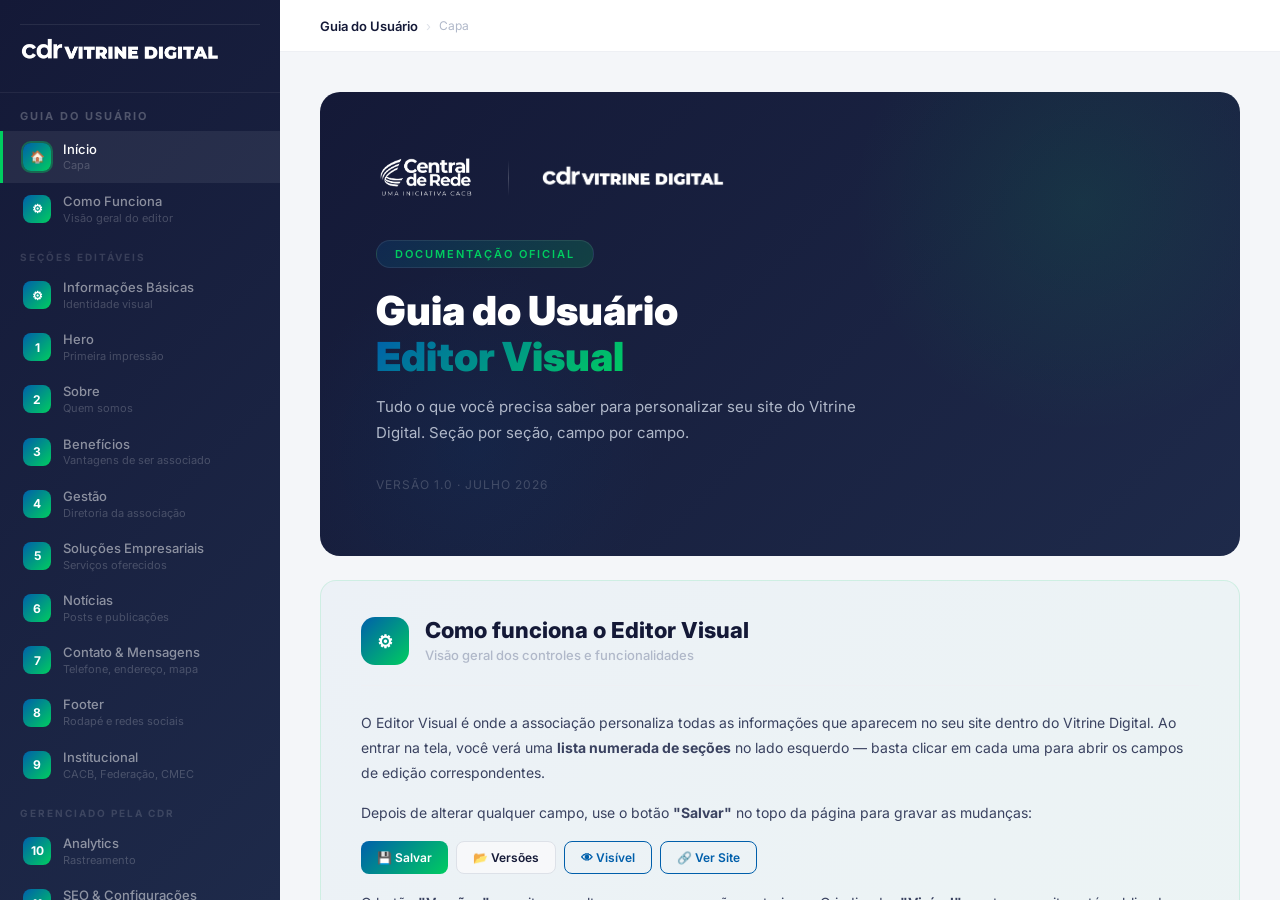
==== commit 06e3c2e4: "Add files via upload" ====
--- a/guiadousuario/index.html
+++ b/guiadousuario/index.html
@@ -10,8 +10,10 @@
 </head>
 <body>
 
+<button class="menu-toggle" id="menu-toggle" aria-label="Menu"><span></span><span></span><span></span></button>
+<div class="sidebar-overlay" id="sidebar-overlay"></div>
 <div class="app">
-  <aside class="sidebar">
+  <aside class="sidebar" id="sidebar">
     <div class="sidebar-logo">
       <div class="sidebar-logo-divider"></div>
       <img src="logo-vitrine-digital.png" alt="Vitrine Digital" class="vitrine">
--- a/guiadousuario/style.css
+++ b/guiadousuario/style.css
@@ -1,94 +1,121 @@
+:root {
+    --blue: #005fab; --green: #00cd60; --dark: #141937;
+    --gray-50: #f7f8fa; --gray-100: #eef0f4; --gray-200: #dde1e8; --gray-300: #b0b8c9;
+    --grad: linear-gradient(135deg,#005fab 0%,#00cd60 100%);
+    --grad-dark: linear-gradient(135deg,#141937 0%,#1e2a4a 100%);
+    --sidebar-w: 280px;
+  }
+  * { margin:0; padding:0; box-sizing:border-box; }
+  body { font-family:'Inter',-apple-system,sans-serif; color:var(--dark); background:#f4f6f9; height:100vh; overflow:hidden; }
+  a { color:var(--blue); } a:hover { color:var(--green); }
+  .app { display:flex; height:100vh; }
 
-:root {
-  --blue: #005fab; --green: #00cd60; --dark: #141937;
-  --gray-50: #f7f8fa; --gray-100: #eef0f4; --gray-200: #dde1e8; --gray-300: #b0b8c9;
-  --grad: linear-gradient(135deg,#005fab 0%,#00cd60 100%);
-  --grad-dark: linear-gradient(135deg,#141937 0%,#1e2a4a 100%);
-  --sidebar-w: 280px;
-}
-* { margin:0; padding:0; box-sizing:border-box; }
-body { font-family:'Inter',-apple-system,sans-serif; color:var(--dark); background:#f4f6f9; height:100vh; overflow:hidden; }
-a { color:var(--blue); } a:hover { color:var(--green); }
-.app { display:flex; height:100vh; }
+  /* MOBILE */
+  .menu-toggle { display:none; position:fixed; top:12px; left:12px; z-index:200; width:36px; height:36px; border-radius:10px; background:var(--grad-dark); border:none; cursor:pointer; align-items:center; justify-content:center; flex-direction:column; gap:5px; }
+  .menu-toggle span { display:block; width:18px; height:2px; background:#fff; border-radius:1px; transition:transform .2s; }
+  .sidebar-overlay { display:none; position:fixed; inset:0; background:#00000060; z-index:99; }
+  @media (max-width: 768px) {
+    :root { --sidebar-w: 260px; }
+    .menu-toggle { display:flex; }
+    .sidebar { position:fixed; left:calc(-1 * var(--sidebar-w)); top:0; height:100vh; z-index:100; transition:left .25s ease; }
+    .sidebar.open { left:0; }
+    .sidebar-overlay.open { display:block; }
+    .main { width:100%; }
+    .topbar { padding:0 16px 0 56px; }
+    .content-wrap { padding:20px 16px; }
+    .panel { padding:24px 20px; }
+    .panel-cover { padding:40px 28px; }
+    .panel-cover h1 { font-size:28px; }
+    .feature-grid { grid-template-columns:repeat(2,1fr); }
+    .guide-footer { margin:0 16px 24px; padding:32px 24px; }
+  }
+  @media (max-width: 480px) {
+    .feature-grid { grid-template-columns:1fr; }
+    .panel-cover h1 { font-size:24px; }
+  }
 
-.sidebar { width:var(--sidebar-w); min-width:var(--sidebar-w); background:var(--grad-dark); display:flex; flex-direction:column; height:100vh; overflow:hidden; }
-.sidebar-logo { padding:24px 20px; border-bottom:1px solid #ffffff10; display:flex; flex-direction:column; gap:10px; }
-.sidebar-logo img { height:36px; width:auto; filter:brightness(0) invert(1); }
-.sidebar-logo img.vitrine { height:auto; width:auto; max-width:200px; filter:none; }
-.sidebar-logo-divider { width:100%; height:1px; background:#ffffff15; }
-.sidebar-title { font-size:11px; font-weight:700; color:#ffffff40; letter-spacing:2px; text-transform:uppercase; padding:16px 20px 8px; }
-.sidebar-nav { flex:1; overflow-y:auto; padding-bottom:16px; }
-.sidebar-nav::-webkit-scrollbar { width:4px; }
-.sidebar-nav::-webkit-scrollbar-thumb { background:#ffffff20; border-radius:2px; }
-.nav-item { display:flex; align-items:center; gap:12px; padding:10px 20px; cursor:pointer; border-left:3px solid transparent; transition:background .15s,border-color .15s; }
-.nav-item:hover { background:#ffffff08; }
-.nav-item.active { background:#ffffff12; border-left-color:var(--green); }
-.nav-item .nav-num { width:28px; height:28px; min-width:28px; border-radius:8px; background:var(--grad); color:#fff; display:flex; align-items:center; justify-content:center; font-weight:700; font-size:12px; }
-.nav-item.active .nav-num { box-shadow:0 0 0 2px #00cd6060; }
-.nav-item .nav-label { font-size:13px; font-weight:500; color:#ffffff80; line-height:1.3; }
-.nav-item .nav-label small { display:block; font-size:11px; color:#ffffff35; font-weight:400; margin-top:1px; }
-.nav-item.active .nav-label { color:#fff; }
-.nav-group-title { font-size:10px; font-weight:700; color:#ffffff25; letter-spacing:2px; text-transform:uppercase; padding:16px 20px 6px; }
+  /* SIDEBAR */
+  .sidebar { width:var(--sidebar-w); min-width:var(--sidebar-w); background:var(--grad-dark); display:flex; flex-direction:column; height:100vh; overflow:hidden; }
+  .sidebar-logo { padding:24px 20px; border-bottom:1px solid #ffffff10; display:flex; flex-direction:column; gap:10px; }
+  .sidebar-logo img { height:36px; width:auto; filter:brightness(0) invert(1); }
+  .sidebar-logo img.vitrine { height:auto; width:auto; max-width:200px; filter:none; }
+  .sidebar-logo-divider { width:100%; height:1px; background:#ffffff15; }
+  .sidebar-title { font-size:11px; font-weight:700; color:#ffffff40; letter-spacing:2px; text-transform:uppercase; padding:16px 20px 8px; }
+  .sidebar-nav { flex:1; overflow-y:auto; padding-bottom:16px; }
+  .sidebar-nav::-webkit-scrollbar { width:4px; }
+  .sidebar-nav::-webkit-scrollbar-thumb { background:#ffffff20; border-radius:2px; }
+  .nav-item { display:flex; align-items:center; gap:12px; padding:10px 20px; cursor:pointer; border-left:3px solid transparent; transition:background .15s,border-color .15s; }
+  .nav-item:hover { background:#ffffff08; }
+  .nav-item.active { background:#ffffff12; border-left-color:var(--green); }
+  .nav-item .nav-num { width:28px; height:28px; min-width:28px; border-radius:8px; background:var(--grad); color:#fff; display:flex; align-items:center; justify-content:center; font-weight:700; font-size:12px; }
+  .nav-item.active .nav-num { box-shadow:0 0 0 2px #00cd6060; }
+  .nav-item .nav-label { font-size:13px; font-weight:500; color:#ffffff80; line-height:1.3; }
+  .nav-item .nav-label small { display:block; font-size:11px; color:#ffffff35; font-weight:400; margin-top:1px; }
+  .nav-item.active .nav-label { color:#fff; }
+  .nav-group-title { font-size:10px; font-weight:700; color:#ffffff25; letter-spacing:2px; text-transform:uppercase; padding:16px 20px 6px; }
 
-.main { flex:1; overflow-y:auto; scroll-behavior:smooth; }
-.main::-webkit-scrollbar { width:6px; }
-.main::-webkit-scrollbar-thumb { background:#dde1e8; border-radius:3px; }
+  /* MAIN */
+  .main { flex:1; overflow-y:auto; scroll-behavior:smooth; }
+  .main::-webkit-scrollbar { width:6px; }
+  .main::-webkit-scrollbar-thumb { background:#dde1e8; border-radius:3px; }
 
-.topbar { background:#fff; border-bottom:1px solid var(--gray-100); padding:0 40px; height:52px; display:flex; align-items:center; position:sticky; top:0; z-index:10; gap:8px; }
-.topbar-title { font-size:13px; font-weight:600; color:var(--dark); }
-.topbar-sub { font-size:12px; color:var(--gray-300); }
-.topbar-sep { color:var(--gray-200); font-size:13px; }
+  /* TOPBAR */
+  .topbar { background:#fff; border-bottom:1px solid var(--gray-100); padding:0 40px; height:52px; display:flex; align-items:center; position:sticky; top:0; z-index:10; gap:8px; }
+  .topbar-title { font-size:13px; font-weight:600; color:var(--dark); }
+  .topbar-sub { font-size:12px; color:var(--gray-300); }
+  .topbar-sep { color:var(--gray-200); font-size:13px; }
 
-.content-wrap { padding:40px; max-width:860px; width:100%; }
+  /* SECTIONS */
+  .content-wrap { padding:40px; width:100%; }
 
-.panel-cover { background:var(--grad-dark); border-radius:20px; padding:64px 56px; position:relative; overflow:hidden; margin-bottom:24px; }
-.panel-cover::before { content:''; position:absolute; top:-30%; right:-10%; width:500px; height:500px; background:radial-gradient(circle,#00cd6018 0%,transparent 65%); border-radius:50%; }
-.panel-cover::after { content:''; position:absolute; bottom:-20%; left:-5%; width:400px; height:400px; background:radial-gradient(circle,#005fab15 0%,transparent 65%); border-radius:50%; }
-.panel-cover-logos { display:flex; align-items:center; gap:32px; margin-bottom:40px; position:relative; z-index:1; }
-.panel-cover-logos img { height:44px; width:auto; filter:brightness(0) invert(1); }
-.panel-cover-logos img.vitrine { height:30px; filter:none; }
-.panel-cover-logos .ldiv { width:1px; height:36px; background:linear-gradient(to bottom,transparent,#fff3,transparent); }
-.panel-cover-badge { display:inline-block; background:linear-gradient(135deg,#005fab33,#00cd6033); border:1px solid #ffffff15; color:var(--green); font-size:11px; font-weight:600; letter-spacing:2px; text-transform:uppercase; padding:6px 18px; border-radius:100px; margin-bottom:20px; position:relative; z-index:1; }
-.panel-cover h1 { font-size:40px; font-weight:900; color:#fff; line-height:1.15; margin-bottom:14px; position:relative; z-index:1; }
-.panel-cover h1 span { background:var(--grad); -webkit-background-clip:text; -webkit-text-fill-color:transparent; background-clip:text; }
-.panel-cover-sub { font-size:15px; color:var(--gray-300); position:relative; z-index:1; line-height:1.7; max-width:480px; }
-.panel-cover-version { font-size:12px; color:#ffffff30; position:relative; z-index:1; margin-top:32px; letter-spacing:1px; }
+  .panel-cover { background:var(--grad-dark); border-radius:20px; padding:64px 56px; position:relative; overflow:hidden; margin-bottom:24px; }
+  .panel-cover::before { content:''; position:absolute; top:-30%; right:-10%; width:500px; height:500px; background:radial-gradient(circle,#00cd6018 0%,transparent 65%); border-radius:50%; }
+  .panel-cover::after { content:''; position:absolute; bottom:-20%; left:-5%; width:400px; height:400px; background:radial-gradient(circle,#005fab15 0%,transparent 65%); border-radius:50%; }
+  .panel-cover-logos { display:flex; align-items:center; gap:32px; margin-bottom:40px; position:relative; z-index:1; }
+  .panel-cover-logos img { height:44px; width:auto; filter:brightness(0) invert(1); }
+  .panel-cover-logos img.vitrine { height:30px; filter:none; }
+  .panel-cover-logos .ldiv { width:1px; height:36px; background:linear-gradient(to bottom,transparent,#fff3,transparent); }
+  .panel-cover-badge { display:inline-block; background:linear-gradient(135deg,#005fab33,#00cd6033); border:1px solid #ffffff15; color:var(--green); font-size:11px; font-weight:600; letter-spacing:2px; text-transform:uppercase; padding:6px 18px; border-radius:100px; margin-bottom:20px; position:relative; z-index:1; }
+  .panel-cover h1 { font-size:40px; font-weight:900; color:#fff; line-height:1.15; margin-bottom:14px; position:relative; z-index:1; }
+  .panel-cover h1 span { background:var(--grad); -webkit-background-clip:text; -webkit-text-fill-color:transparent; background-clip:text; }
+  .panel-cover-sub { font-size:15px; color:var(--gray-300); position:relative; z-index:1; line-height:1.7; max-width:480px; }
+  .panel-cover-version { font-size:12px; color:#ffffff30; position:relative; z-index:1; margin-top:32px; letter-spacing:1px; }
 
-.section-anchor { padding-top:32px; margin-top:-32px; }
-.panel { background:#fff; border-radius:16px; padding:36px 40px; margin-bottom:20px; border:1px solid var(--gray-100); }
-.panel.intro-panel { background:linear-gradient(135deg,#005fab08,#00cd6008); border-color:#00cd6020; }
-.panel-header { display:flex; align-items:flex-start; gap:16px; margin-bottom:24px; padding-bottom:20px; border-bottom:1px solid var(--gray-100); }
-.panel-num { width:48px; height:48px; min-width:48px; border-radius:14px; background:var(--grad); color:#fff; display:flex; align-items:center; justify-content:center; font-weight:800; font-size:18px; }
-.panel-title { font-size:22px; font-weight:800; color:var(--dark); line-height:1.2; }
-.panel-subtitle { font-size:13px; color:var(--gray-300); font-weight:500; margin-top:4px; }
-.panel-body p { font-size:14px; color:#3a4260; line-height:1.8; margin-bottom:14px; }
-.panel-body p:last-child { margin-bottom:0; }
+  .section-anchor { padding-top:32px; margin-top:-32px; }
+  .panel { background:#fff; border-radius:16px; padding:36px 40px; margin-bottom:20px; border:1px solid var(--gray-100); }
+  .panel.intro-panel { background:linear-gradient(135deg,#005fab08,#00cd6008); border-color:#00cd6020; }
+  .panel-header { display:flex; align-items:flex-start; gap:16px; margin-bottom:24px; padding-bottom:20px; border-bottom:1px solid var(--gray-100); }
+  .panel-num { width:48px; height:48px; min-width:48px; border-radius:14px; background:var(--grad); color:#fff; display:flex; align-items:center; justify-content:center; font-weight:800; font-size:18px; }
+  .panel-title { font-size:22px; font-weight:800; color:var(--dark); line-height:1.2; }
+  .panel-subtitle { font-size:13px; color:var(--gray-300); font-weight:500; margin-top:4px; }
+  .panel-body p { font-size:14px; color:#3a4260; line-height:1.8; margin-bottom:14px; }
+  .panel-body p:last-child { margin-bottom:0; }
 
-.feature-grid { display:grid; grid-template-columns:repeat(3,1fr); gap:8px; margin:16px 0; }
-.feature-chip { font-size:13px; color:#3a4260; padding:9px 12px; background:var(--gray-50); border-radius:8px; border:1px solid var(--gray-100); display:flex; align-items:center; gap:8px; }
-.feature-chip::before { content:''; width:6px; height:6px; min-width:6px; border-radius:50%; background:var(--grad); }
+  .feature-grid { display:grid; grid-template-columns:repeat(3,1fr); gap:8px; margin:16px 0; }
+  .feature-chip { font-size:13px; color:#3a4260; padding:9px 12px; background:var(--gray-50); border-radius:8px; border:1px solid var(--gray-100); display:flex; align-items:center; gap:8px; }
+  .feature-chip::before { content:''; width:6px; height:6px; min-width:6px; border-radius:50%; background:var(--grad); }
 
-.tip-box { background:linear-gradient(135deg,#005fab0a,#00cd600a); border:1px solid #00cd6030; border-radius:10px; padding:14px 18px; margin:16px 0; display:flex; gap:12px; align-items:flex-start; }
-.tip-icon { width:26px; height:26px; min-width:26px; border-radius:7px; background:var(--green); color:#fff; display:flex; align-items:center; justify-content:center; font-size:13px; font-weight:700; }
-.tip-box p { font-size:13px; color:#3a4260; margin:0!important; line-height:1.6; }
-.warn-box { background:#fff8f0; border:1px solid #f0d0a0; border-radius:10px; padding:14px 18px; margin:16px 0; display:flex; gap:12px; align-items:flex-start; }
-.warn-icon { width:26px; height:26px; min-width:26px; border-radius:7px; background:#e8860c; color:#fff; display:flex; align-items:center; justify-content:center; font-size:13px; font-weight:700; }
-.warn-box p { font-size:13px; color:#5a4530; margin:0!important; line-height:1.6; }
-.lock-badge { display:inline-flex; align-items:center; gap:4px; background:var(--dark); color:#fff; font-size:10px; font-weight:600; padding:3px 9px; border-radius:100px; letter-spacing:.5px; margin-left:8px; vertical-align:middle; }
-.lock-badge::before { content:'🔒'; font-size:9px; }
-.callout { background:#fff; border:1px solid var(--gray-200); border-left:4px solid var(--green); border-radius:0 10px 10px 0; padding:18px 22px; margin-top:16px; }
-.callout h3 { font-size:14px; font-weight:700; color:var(--dark); margin-bottom:8px; }
-.callout p { font-size:13px; color:#556; margin:0; }
-.toolbar-row { display:flex; gap:8px; flex-wrap:wrap; margin:16px 0; }
-.toolbar-demo { padding:8px 16px; border-radius:8px; font-size:12px; font-weight:600; display:flex; align-items:center; gap:6px; border:none; }
-.toolbar-demo.primary { background:var(--grad); color:#fff; }
-.toolbar-demo.secondary { background:var(--gray-50); color:var(--dark); border:1px solid var(--gray-200); }
-.toolbar-demo.outline { background:transparent; color:var(--blue); border:1px solid var(--blue); }
+  .tip-box { background:linear-gradient(135deg,#005fab0a,#00cd600a); border:1px solid #00cd6030; border-radius:10px; padding:14px 18px; margin:16px 0; display:flex; gap:12px; align-items:flex-start; }
+  .tip-icon { width:26px; height:26px; min-width:26px; border-radius:7px; background:var(--green); color:#fff; display:flex; align-items:center; justify-content:center; font-size:13px; font-weight:700; }
+  .tip-box p { font-size:13px; color:#3a4260; margin:0!important; line-height:1.6; }
+  .warn-box { background:#fff8f0; border:1px solid #f0d0a0; border-radius:10px; padding:14px 18px; margin:16px 0; display:flex; gap:12px; align-items:flex-start; }
+  .warn-icon { width:26px; height:26px; min-width:26px; border-radius:7px; background:#e8860c; color:#fff; display:flex; align-items:center; justify-content:center; font-size:13px; font-weight:700; }
+  .warn-box p { font-size:13px; color:#5a4530; margin:0!important; line-height:1.6; }
+  .lock-badge { display:inline-flex; align-items:center; gap:4px; background:var(--dark); color:#fff; font-size:10px; font-weight:600; padding:3px 9px; border-radius:100px; letter-spacing:.5px; margin-left:8px; vertical-align:middle; }
+  .lock-badge::before { content:'🔒'; font-size:9px; }
+  .callout { background:#fff; border:1px solid var(--gray-200); border-left:4px solid var(--green); border-radius:0 10px 10px 0; padding:18px 22px; margin-top:16px; }
+  .callout h3 { font-size:14px; font-weight:700; color:var(--dark); margin-bottom:8px; }
+  .callout p { font-size:13px; color:#556; margin:0; }
+  .toolbar-row { display:flex; gap:8px; flex-wrap:wrap; margin:16px 0; }
+  .toolbar-demo { padding:8px 16px; border-radius:8px; font-size:12px; font-weight:600; display:flex; align-items:center; gap:6px; border:none; }
+  .toolbar-demo.primary { background:var(--grad); color:#fff; }
+  .toolbar-demo.secondary { background:var(--gray-50); color:var(--dark); border:1px solid var(--gray-200); }
+  .toolbar-demo.outline { background:transparent; color:var(--blue); border:1px solid var(--blue); }
 
-.guide-footer { background:var(--grad-dark); border-radius:20px; margin:0 40px 40px; padding:48px 40px; text-align:center; }
-.guide-footer-logos { display:flex; align-items:center; justify-content:center; gap:28px; margin-bottom:20px; }
-.guide-footer-logos img { height:36px; width:auto; filter:brightness(0) invert(1); }
-.guide-footer-logos img.vitrine { height:24px; filter:none; }
-.guide-footer-logos .ldiv { width:1px; height:32px; background:#ffffff25; }
-.guide-footer p { font-size:13px; color:#ffffff55; margin-top:10px; }
-.guide-footer .powered { font-size:11px; color:#ffffff30; margin-top:14px; letter-spacing:1.5px; }
+  .guide-footer { background:var(--grad-dark); border-radius:20px; margin:0 40px 40px; padding:48px 40px; text-align:center; }
+  .guide-footer-logos { display:flex; align-items:center; justify-content:center; gap:28px; margin-bottom:20px; }
+  .guide-footer-logos img { height:36px; width:auto; filter:brightness(0) invert(1); }
+  .guide-footer-logos img.vitrine { height:24px; filter:none; }
+  .guide-footer-logos .ldiv { width:1px; height:32px; background:#ffffff25; }
+  .guide-footer p { font-size:13px; color:#ffffff55; margin-top:10px; }
+  .guide-footer .powered { font-size:11px; color:#ffffff30; margin-top:14px; letter-spacing:1.5px; }
